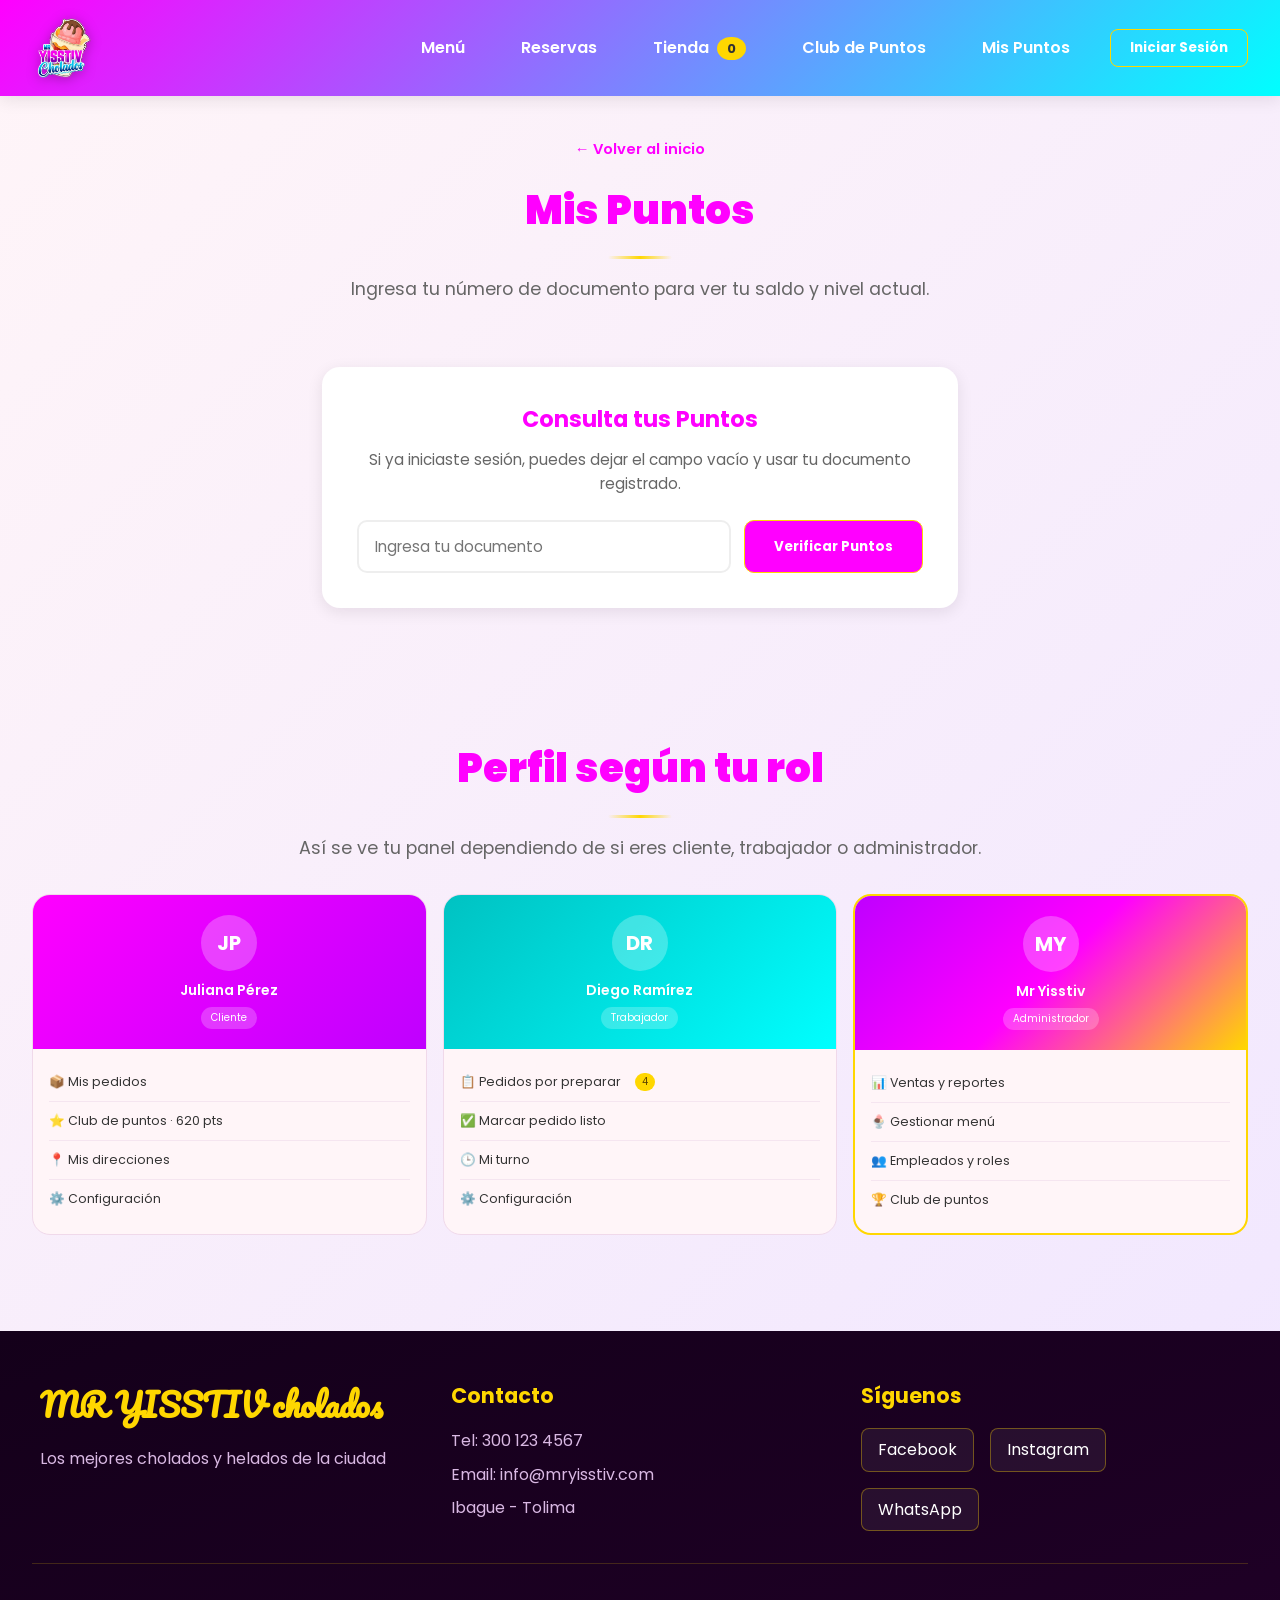
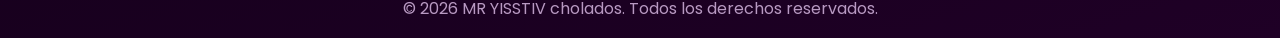
==== puntos.html @ ba30cdc0 "Rename Puntos.html to puntos.html" ====
<!DOCTYPE html>
<html lang="es">
<head>
    <meta charset="UTF-8">
    <meta name="viewport" content="width=device-width, initial-scale=1.0">
    <title>Mis Puntos - MR YISSTIV cholados</title>
    <link rel="stylesheet" href="styles.css">
    <link href="https://fonts.googleapis.com/css2?family=Poppins:wght@300;400;600;700;900&family=Pacifico&family=Playfair+Display:ital,wght@0,600;0,700;1,600&display=swap" rel="stylesheet">
</head>
<body>
    <header class="header-principal">
        <div class="logo-container">
            <img src="imagenes/logo.png" alt="MR YISSTIV Cholados" class="logo-imagen">
        </div>
        <nav class="navegacion">
            <a href="index.html#tienda" class="nav-link">Menú</a>
            <a href="index.html#modulo-reservas" class="nav-link">Reservas</a>
            <a href="tienda.html" class="nav-link">Tienda <span class="badge-carrito" id="contador-carrito">0</span></a>
            <a href="index.html#modulo-club-puntos" class="nav-link">Club de Puntos</a>
            <a href="puntos.html" class="nav-link">Mis Puntos</a>
            <button class="nav-sesion" id="btn-nav-sesion" onclick="alTocarBotonSesion()">Iniciar Sesión</button>
        </nav>
        <button class="btn-menu-movil" id="btn-menu-movil">☰</button>
    </header>

    <div class="pagina-encabezado">
        <a href="index.html#modulo-club-puntos" class="volver-enlace">&larr; Volver al inicio</a>
        <h2 class="titulo-seccion">Mis Puntos</h2>
        <p class="descripcion-seccion">Ingresa tu número de documento para ver tu saldo y nivel actual.</p>
    </div>

    <main>
        <section class="pagina-puntos">
            <div class="consulta-puntos">
                <h3>Consulta tus Puntos</h3>
                <p>Si ya iniciaste sesión, puedes dejar el campo vacío y usar tu documento registrado.</p>
                <div class="consulta-input">
                    <input type="text" id="documento-cliente" placeholder="Ingresa tu documento">
                    <button type="button" onclick="consultarFidelidad()" class="btn-consultar">Verificar Puntos</button>
                </div>
                <div id="resultado-fidelizacion" class="resultado-fidelizacion"></div>
            </div>
        </section>

        <section class="seccion-catalogo">
            <h2 class="titulo-seccion">Perfil según tu rol</h2>
            <p class="descripcion-seccion">Así se ve tu panel dependiendo de si eres cliente, trabajador o administrador.</p>
            <div class="perfil-grid">

                <div class="perfil-tarjeta rol-cliente">
                    <div class="perfil-cabecera">
                        <div class="perfil-avatar">JP</div>
                        <p class="perfil-nombre">Juliana Pérez</p>
                        <span class="perfil-badge-rol">Cliente</span>
                    </div>
                    <div class="perfil-menu">
                        <div class="perfil-menu-item">📦 Mis pedidos</div>
                        <div class="perfil-menu-item">⭐ Club de puntos · 620 pts</div>
                        <div class="perfil-menu-item">📍 Mis direcciones</div>
                        <div class="perfil-menu-item">⚙️ Configuración</div>
                    </div>
                </div>

                <div class="perfil-tarjeta rol-trabajador">
                    <div class="perfil-cabecera">
                        <div class="perfil-avatar">DR</div>
                        <p class="perfil-nombre">Diego Ramírez</p>
                        <span class="perfil-badge-rol">Trabajador</span>
                    </div>
                    <div class="perfil-menu">
                        <div class="perfil-menu-item">📋 Pedidos por preparar <span class="contador">4</span></div>
                        <div class="perfil-menu-item">✅ Marcar pedido listo</div>
                        <div class="perfil-menu-item">🕒 Mi turno</div>
                        <div class="perfil-menu-item">⚙️ Configuración</div>
                    </div>
                </div>

                <div class="perfil-tarjeta rol-admin">
                    <div class="perfil-cabecera">
                        <div class="perfil-avatar">MY</div>
                        <p class="perfil-nombre">Mr Yisstiv</p>
                        <span class="perfil-badge-rol">Administrador</span>
                    </div>
                    <div class="perfil-menu">
                        <div class="perfil-menu-item">📊 Ventas y reportes</div>
                        <div class="perfil-menu-item">🍨 Gestionar menú</div>
                        <div class="perfil-menu-item">👥 Empleados y roles</div>
                        <div class="perfil-menu-item">🏆 Club de puntos</div>
                    </div>
                </div>

            </div>
        </section>
    </main>

    <footer class="footer">
        <div class="footer-contenido">
            <div class="footer-info">
                <h3>MR YISSTIV cholados</h3>
                <p>Los mejores cholados y helados de la ciudad</p>
            </div>
            <div class="footer-contacto">
                <h4>Contacto</h4>
                <p>Tel: 300 123 4567</p>
                <p>Email: info@mryisstiv.com</p>
                <p>Ibague - Tolima</p>
            </div>
            <div class="footer-redes">
                <h4>Síguenos</h4>
                <div class="redes-sociales">
                    <a href="#" class="red-social">Facebook</a>
                    <a href="#" class="red-social">Instagram</a>
                    <a href="#" class="red-social">WhatsApp</a>
                </div>
            </div>
        </div>
        <div class="footer-bottom">
            <p>&copy; 2026 MR YISSTIV cholados. Todos los derechos reservados.</p>
        </div>
    </footer>

    <!-- NOTIFICACIÓN -->
    <div id="notificacion" class="notificacion"></div>

    <!-- ============================================ -->
    <!-- PANTALLA 1: INICIO DE SESIÓN -->
    <!-- ============================================ -->
    <div class="modal-overlay" id="modal-login">
        <div class="modal-caja">
            <button class="modal-cerrar" onclick="cerrarModal('modal-login')" aria-label="Cerrar">&times;</button>
            <div class="modal-logo">
                <div class="modal-logo-titulo">MR YISSTIV</div>
                <div class="modal-logo-subtitulo">cholados</div>
            </div>
            <h2 class="modal-titulo">Bienvenidos</h2>
            <form id="form-login">
                <div class="campo">
                    <label for="login-documento">Id / Número de documento</label>
                    <input type="text" id="login-documento" placeholder="Ej. 1098765432" required>
                </div>
                <div class="campo campo-password">
                    <label for="login-password">Contraseña</label>
                    <input type="password" id="login-password" placeholder="Tu contraseña" required>
                    <button type="button" class="btn-ver-password" onclick="alternarVerPassword('login-password', this)" aria-label="Mostrar u ocultar contraseña">👁️</button>
                </div>
                <button type="submit" class="modal-btn-principal">Entrar</button>
                <button type="button" class="modal-enlace" onclick="mostrarError('Para recuperar tu contraseña, comunícate con nosotros por WhatsApp al 310 555 9630.', 'modal-login')">¿Olvidaste tu contraseña?</button>
            </form>
            <p class="modal-pie">¿No tienes cuenta? <button type="button" onclick="cambiarModal('modal-login','modal-registro')">Regístrate aquí</button></p>
        </div>
    </div>

    <!-- ============================================ -->
    <!-- PANTALLA 2: REGISTRO DE USUARIOS -->
    <!-- ============================================ -->
    <div class="modal-overlay" id="modal-registro">
        <div class="modal-caja">
            <button class="modal-cerrar" onclick="cerrarModal('modal-registro')" aria-label="Cerrar">&times;</button>
            <div class="modal-logo">
                <div class="modal-logo-titulo">MR YISSTIV</div>
                <div class="modal-logo-subtitulo">cholados</div>
            </div>
            <h2 class="modal-titulo">Crear mi cuenta</h2>
            <form id="form-registro">
                <div class="campo">
                    <label for="registro-nombres">Nombres</label>
                    <input type="text" id="registro-nombres" placeholder="Ej. Harry Edward" required>
                </div>
                <div class="campo">
                    <label for="registro-apellidos">Apellidos</label>
                    <input type="text" id="registro-apellidos" placeholder="Ej. Styles Payne" required>
                </div>
                <div class="campo">
                    <label for="registro-cedula">Número de cédula</label>
                    <input type="text" id="registro-cedula" placeholder="Solo números" inputmode="numeric" required>
                </div>
                <div class="campo">
                    <label for="registro-nacimiento">Fecha de nacimiento</label>
                    <input type="date" id="registro-nacimiento" required>
                </div>
                <div class="campo campo-password">
                    <label for="registro-password">Contraseña</label>
                    <input type="password" id="registro-password" placeholder="Crea una contraseña" required minlength="4">
                    <button type="button" class="btn-ver-password" onclick="alternarVerPassword('registro-password', this)" aria-label="Mostrar u ocultar contraseña">👁️</button>
                </div>
                <button type="submit" class="modal-btn-principal">Registrarme</button>
            </form>
            <p class="modal-pie">¿Ya tienes cuenta? <button type="button" onclick="cambiarModal('modal-registro','modal-login')">Ya tengo cuenta</button></p>
        </div>
    </div>

    <!-- ============================================ -->
    <!-- PANTALLA 3: MENSAJES DE ERROR -->
    <!-- ============================================ -->
    <div class="modal-overlay" id="modal-error">
        <div class="modal-caja">
            <button class="modal-cerrar" onclick="cerrarModal('modal-error')" aria-label="Cerrar">&times;</button>
            <div class="modal-error-icono">⚠️</div>
            <h2 class="modal-error-titulo">¡Oops! Algo salió mal</h2>
            <p class="modal-error-mensaje" id="modal-error-mensaje">Explicación del problema.</p>
            <div class="modal-error-acciones">
                <button type="button" class="modal-btn-principal" id="btn-error-reintentar" onclick="reintentarDesdeError()">Intentar de nuevo</button>
                <button type="button" class="modal-btn-secundario" onclick="cerrarModal('modal-error'); cerrarTodosLosModales(); window.scrollTo({top:0, behavior:'smooth'});">Volver al inicio</button>
            </div>
        </div>
    </div>

    

    <script src="app.js"></script>
    <script>
        // Comodidad: si hay sesión iniciada, precarga el documento automáticamente
        (function () {
            const sesion = obtenerSesionActual();
            const campo = document.getElementById('documento-cliente');
            if (sesion && campo) {
                campo.value = sesion.documento;
            }
        })();
    </script>
</body>
</html>
---- styles.css ----
/* RESET Y VARIABLES */
* {
    margin: 0;
    padding: 0;
    box-sizing: border-box;
}

:root {
    /* Paleta oficial del taller (Evidencia GA5-220501095-AA1-EV01) */
    --color-primario: #ff00ff;      /* Magenta Neón */
    --color-secundario: #00ffff;    /* Cyan Neón */
    --color-terciario: #ffd700;     /* Dorado */
    --color-cuaternario: #bf00ff;   /* Morado Neón */
    --color-fondo: #fff5f8;
    --color-texto: #333;
    --color-blanco: #ffffff;
    --color-bronce: #cd7f32;
    --color-plata: #c0c0c0;
    --color-oro: #ffd700;
    --sombra: 0 4px 16px rgba(20, 0, 20, 0.09);
    --sombra-hover: 0 10px 28px rgba(20, 0, 20, 0.14);
    --sombra-neon: 0 0 16px rgba(191, 0, 255, 0.18);
    --transicion: all 0.3s ease;
}

body {
    font-family: 'Poppins', sans-serif;
    background: linear-gradient(135deg, #fff5f8 0%, #f0e6ff 100%);
    color: var(--color-texto);
    line-height: 1.6;
    overflow-x: hidden;
}

/* HEADER */
.header-principal {
    background: linear-gradient(135deg, var(--color-primario) 0%, var(--color-secundario) 100%);
    padding: 1rem 2rem;
    position: sticky;
    top: 0;
    z-index: 1000;
    box-shadow: var(--sombra);
    display: flex;
    justify-content: space-between;
    align-items: center;
    flex-wrap: wrap;
}

.logo-container {
    text-align: center;
    display: flex;
    align-items: center;
}

.logo-imagen {
    height: 64px;
    width: auto;
    display: block;
    filter: drop-shadow(0 2px 6px rgba(0, 0, 0, 0.25));
}

.logo-titulo {
    font-family: 'Pacifico', cursive;
    font-size: 2.5rem;
    color: var(--color-blanco);
    text-shadow: 1px 1px 3px rgba(0, 0, 0, 0.25);
    margin: 0;
}

.logo-subtitulo {
    font-family: 'Pacifico', cursive;
    font-size: 1.2rem;
    color: var(--color-terciario);
    margin: 0;
}

.navegacion {
    display: flex;
    gap: 1.5rem;
    align-items: center;
}

.nav-link {
    color: var(--color-blanco);
    text-decoration: none;
    font-weight: 600;
    padding: 0.5rem 1rem;
    border-radius: 25px;
    transition: var(--transicion);
    position: relative;
}

.nav-link:hover {
    background: rgba(255, 255, 255, 0.2);
    transform: translateY(-2px);
}

.badge-carrito {
    background: var(--color-terciario);
    color: var(--color-texto);
    padding: 0.2rem 0.6rem;
    border-radius: 50%;
    font-size: 0.8rem;
    margin-left: 0.3rem;
    font-weight: 700;
}

.btn-menu-movil {
    display: none;
    background: none;
    border: none;
    color: var(--color-blanco);
    font-size: 1.8rem;
    cursor: pointer;
}

/* HERO SECTION */
.hero {
    background: linear-gradient(135deg, var(--color-primario) 0%, var(--color-secundario) 50%, var(--color-cuaternario) 100%);
    padding: 4rem 2rem;
    text-align: center;
    color: var(--color-blanco);
    position: relative;
    overflow: hidden;
}

.hero::before {
    content: '';
    position: absolute;
    top: 0;
    left: 0;
    right: 0;
    bottom: 0;
    background: url('data:image/svg+xml,<svg xmlns="http://www.w3.org/2000/svg" viewBox="0 0 100 100"><circle cx="20" cy="20" r="2" fill="white" opacity="0.3"/><circle cx="80" cy="40" r="3" fill="white" opacity="0.2"/><circle cx="40" cy="70" r="2" fill="white" opacity="0.3"/></svg>');
    animation: flotar 20s infinite linear;
}

@keyframes flotar {
    0% { transform: translateY(0); }
    100% { transform: translateY(-100px); }
}

.hero-contenido {
    position: relative;
    z-index: 1;
}

.hero-titulo {
    font-size: 3rem;
    font-weight: 900;
    margin-bottom: 1rem;
    text-shadow: 1px 1px 3px rgba(0, 0, 0, 0.2);
    animation: aparecer 1s ease-out;
}

.hero-titulo-marca {
    font-family: 'Pacifico', cursive;
    font-weight: 400;
    color: var(--color-terciario);
}

.hero-descripcion {
    font-size: 1.3rem;
    margin-bottom: 2rem;
    animation: aparecer 1s ease-out 0.3s both;
}

.btn-hero {
    display: inline-block;
    background: var(--color-primario);
    color: var(--color-blanco);
    border: 1.5px solid var(--color-terciario);
    padding: 1rem 2.5rem;
    border-radius: 8px;
    text-decoration: none;
    font-weight: 700;
    font-size: 1.1rem;
    letter-spacing: 0.02em;
    transition: var(--transicion);
    box-shadow: 0 3px 10px rgba(0, 0, 0, 0.12);
    animation: aparecer 1s ease-out 0.6s both;
}

.btn-hero:hover {
    transform: translateY(-2px);
    box-shadow: 0 8px 20px rgba(255, 215, 0, 0.25);
    border-color: var(--color-blanco);
}

@keyframes aparecer {
    from {
        opacity: 0;
        transform: translateY(30px);
    }
    to {
        opacity: 1;
        transform: translateY(0);
    }
}

/* SECCIONES GENERALES */
.seccion-catalogo,
.seccion-club-puntos {
    padding: 3rem 2rem;
    max-width: 1400px;
    margin: 0 auto;
}

.seccion-reservas {
    padding: 3rem 2rem;
    max-width: 1400px;
    margin: 0 auto;
}

.titulo-seccion {
    text-align: center;
    font-size: 2.5rem;
    font-weight: 900;
    color: var(--color-primario);
    margin-bottom: 1rem;
}

.titulo-seccion::after {
    content: '';
    display: block;
    width: 64px;
    height: 3px;
    margin: 0.9rem auto 0;
    border-radius: 2px;
    background: linear-gradient(90deg, transparent, var(--color-terciario), transparent);
}

.descripcion-seccion {
    text-align: center;
    font-size: 1.1rem;
    color: #666;
    margin-bottom: 2rem;
    max-width: 700px;
    margin-left: auto;
    margin-right: auto;
}

/* CATEGORÍAS FILTRO */
.categorias-filtro {
    display: flex;
    justify-content: center;
    flex-wrap: wrap;
    gap: 1rem;
    margin-bottom: 2rem;
}

.btn-categoria {
    background: var(--color-blanco);
    border: 2px solid var(--color-primario);
    color: var(--color-primario);
    padding: 0.7rem 1.5rem;
    border-radius: 25px;
    font-weight: 600;
    cursor: pointer;
    transition: var(--transicion);
    font-family: 'Poppins', sans-serif;
}

.btn-categoria:hover,
.btn-categoria.activa {
    background: var(--color-primario);
    color: var(--color-blanco);
    transform: translateY(-2px);
    box-shadow: var(--sombra);
}

/* CONTENEDOR PRODUCTOS */
.contenedor-productos {
    display: grid;
    grid-template-columns: repeat(auto-fill, minmax(280px, 1fr));
    gap: 2rem;
    padding: 1rem;
}

/* TARJETA DE PRODUCTO (estática, la foto siempre visible) */
.tarjeta-producto {
    background: var(--color-blanco);
    border-radius: 16px;
    overflow: hidden;
    box-shadow: var(--sombra);
    transition: var(--transicion);
    display: flex;
    flex-direction: column;
}

.tarjeta-producto:hover {
    transform: translateY(-4px);
    box-shadow: var(--sombra-hover);
}

.producto-imagen {
    position: relative;
    height: 200px;
    width: 100%;
    overflow: hidden;
}

.producto-imagen::after {
    /* silueta de helado (linea fina) para que el placeholder no se vea vacio */
    content: '';
    position: absolute;
    inset: 0;
    background-image: url("data:image/svg+xml,%3Csvg%20xmlns%3D%22http://www.w3.org/2000/svg%22%20viewBox%3D%220%200%2024%2024%22%20fill%3D%22none%22%20stroke%3D%22%23ffffff%22%20stroke-width%3D%221.4%22%20stroke-linecap%3D%22round%22%20stroke-linejoin%3D%22round%22%3E%3Ccircle%20cx%3D%2212%22%20cy%3D%228%22%20r%3D%225%22/%3E%3Cpath%20d%3D%22M8%2012%2012%2022%2016%2012z%22/%3E%3C/svg%3E");
    background-repeat: no-repeat;
    background-position: center;
    background-size: 44px;
    opacity: 0.4;
}

.producto-overlay {
    position: absolute;
    left: 0;
    right: 0;
    bottom: 0;
    background: linear-gradient(180deg, transparent 0%, rgba(0, 0, 0, 0.72) 100%);
    padding: 2rem 1rem 0.8rem;
    transform: translateY(100%);
    transition: transform 0.3s ease;
}

.tarjeta-producto:hover .producto-overlay {
    transform: translateY(0);
}

.producto-overlay p {
    color: var(--color-blanco);
    font-size: 0.85rem;
    line-height: 1.4;
    margin: 0;
}

/* Colores específicos para cada categoría — TODAS con foto real (nombres tal cual los subes) */
/* CHOLADOS */
.cholado-1 { background-image: url('imagenes/3cholao.png'); background-size: cover; background-position: center; }
.cholado-2 { background-image: url('imagenes/1Maracuyazo.png'); background-size: cover; background-position: center; }
.cholado-3 { background-image: url('imagenes/2Guanabanazo.png'); background-size: cover; background-position: center; }
.cholado-4 { background-image: url('imagenes/4Lulada.png'); background-size: cover; background-position: center; }
.cholado-5 { background-image: url('imagenes/5salpiqueso.png'); background-size: cover; background-position: center; }
.cholado-6 { background-image: url('imagenes/6maracumango.png'); background-size: cover; background-position: center; }
.cholado-7 { background-image: url('imagenes/7mangazo.png'); background-size: cover; background-position: center; }
.cholado-8 { background-image: url('imagenes/8malteadas.png'); background-size: cover; background-position: center; }
.cholado-9 { background-image: url('imagenes/9banana.png'); background-size: cover; background-position: center; }

/* CONOS */
.cono-1 { background-image: url('imagenes/10conovolteado.png'); background-size: cover; background-position: center; }
.cono-2 { background-image: url('imagenes/28ConoSencillo.png'); background-size: cover; background-position: center; }
.cono-3 { background-image: url('imagenes/29ConoDoble.png'); background-size: cover; background-position: center; }

/* LIMONADAS */
.limonada-1 { background-image: url('imagenes/12Brasileña.png'); background-size: cover; background-position: center; }
.limonada-2 { background-image: url('imagenes/13mangobiche.png'); background-size: cover; background-position: center; }
.limonada-3 { background-image: url('imagenes/14cerezada.png'); background-size: cover; background-position: center; }

/* POSTRES */
.postre-1 { background-image: url('imagenes/16ensalada.png'); background-size: cover; background-position: center; }
.postre-2 { background-image: url('imagenes/17brownie.png'); background-size: cover; background-position: center; }
.postre-4 { background-image: url('imagenes/18fresas.png'); background-size: cover; background-position: center; }
.postre-5 { background-image: url('imagenes/19tentaciondeq.png'); background-size: cover; background-position: center; }

/* OBLEAS */
.oblea-1 { background-image: url('imagenes/15obleas.png'); background-size: cover; background-position: center; }
.oblea-2 { background-image: url('imagenes/15obleas.png'); background-size: cover; background-position: center; }

/* RASPADOS */
.raspado-1 { background-image: url('imagenes/20raspado.png'); background-size: cover; background-position: center; }
.raspado-2 { background-image: url('imagenes/21icekiss.png'); background-size: cover; background-position: center; }

/* COMIDAS */
.comida-1 { background-image: url('imagenes/22sandwiche.png'); background-size: cover; background-position: center; }
.comida-2 { background-image: url('imagenes/23quesoasado.png'); background-size: cover; background-position: center; }

/* BEBIDAS */
.bebida-1 { background-image: url('imagenes/26jugos.png'); background-size: cover; background-position: center; }
.bebida-2 { background-image: url('imagenes/24aguepanela.png'); background-size: cover; background-position: center; }
.bebida-3 { background-image: url('imagenes/27agua.png'); background-size: cover; background-position: center; }
.bebida-4 { background-image: url('imagenes/25migao.png'); background-size: cover; background-position: center; }

/* ============================================
   SELECTOR DE CATEGORÍAS (visual, tipo landing)
   ============================================ */
.selector-categorias {
    max-width: 1400px;
    margin: 3rem auto;
    padding: 0 2rem;
}

.selector-grid {
    display: grid;
    grid-template-columns: 0.85fr 1.15fr;
    gap: 3rem;
    align-items: center;
}

.selector-info h2 {
    font-size: 2.2rem;
    font-weight: 900;
    color: var(--color-texto);
    margin-bottom: 1rem;
}

.selector-info > p {
    color: #666;
    font-size: 1.02rem;
    margin-bottom: 1.6rem;
    line-height: 1.6;
}

.lista-categorias-visual {
    list-style: none;
}

.cat-visual {
    padding: 1rem 1.2rem;
    font-size: 1.1rem;
    font-weight: 600;
    color: var(--color-texto);
    border-bottom: 1px solid #eee;
    cursor: pointer;
    border-radius: 10px;
    transition: var(--transicion);
}

.cat-visual:hover {
    background: #faf5fb;
}

.cat-visual.activa {
    background: #fdf0fd;
    color: var(--color-primario);
    border-bottom-color: transparent;
}

.btn-ver-tienda {
    display: inline-block;
    margin-top: 1.6rem;
    background: var(--color-primario);
    color: var(--color-blanco);
    text-decoration: none;
    padding: 0.85rem 1.8rem;
    border-radius: 25px;
    font-weight: 700;
    transition: var(--transicion);
}

.btn-ver-tienda:hover {
    background: #d400d4;
    transform: translateY(-2px);
}

.btn-ver-tienda-outline {
    background: transparent;
    color: var(--color-primario);
    border: 2px solid var(--color-primario);
}

.btn-ver-tienda-outline:hover {
    background: var(--color-primario);
    color: var(--color-blanco);
}

.selector-imagen {
    position: relative;
    height: 420px;
    border-radius: 24px;
    overflow: hidden;
}

.imagen-categoria {
    position: absolute;
    inset: 0;
    opacity: 0;
    transition: opacity 0.4s ease;
}

.imagen-categoria::after {
    content: '';
    position: absolute;
    inset: 0;
    background-image: url("data:image/svg+xml,%3Csvg%20xmlns%3D%22http://www.w3.org/2000/svg%22%20viewBox%3D%220%200%2024%2024%22%20fill%3D%22none%22%20stroke%3D%22%23ffffff%22%20stroke-width%3D%221.4%22%20stroke-linecap%3D%22round%22%20stroke-linejoin%3D%22round%22%3E%3Ccircle%20cx%3D%2212%22%20cy%3D%228%22%20r%3D%225%22/%3E%3Cpath%20d%3D%22M8%2012%2012%2022%2016%2012z%22/%3E%3C/svg%3E");
    background-repeat: no-repeat;
    background-position: center;
    background-size: 90px;
    opacity: 0.4;
}

.imagen-categoria.activa {
    opacity: 1;
}

.nota-imagenes {
    text-align: center;
    font-size: 0.8rem;
    color: #999;
    font-style: italic;
    margin-top: 1rem;
}

/* ============================================
   SECCIÓN DESTACADOS
   ============================================ */
.seccion-destacados {
    max-width: 1400px;
    margin: 3rem auto;
    padding: 0 2rem;
}

.destacados-cabecera {
    text-align: center;
    margin-bottom: 2.2rem;
}

.grid-destacados {
    display: grid;
    grid-template-columns: repeat(auto-fit, minmax(230px, 1fr));
    gap: 1.6rem;
}

.ver-mas-contenedor {
    text-align: center;
    margin-top: 2.4rem;
    display: flex;
    flex-wrap: wrap;
    justify-content: center;
    gap: 1rem;
}

/* ============================================
   SECCIÓN RESERVAS Y UBICACIÓN
   ============================================ */
.reservas-contenedor {
    display: grid;
    grid-template-columns: 1fr 1fr;
    gap: 2rem;
    margin-top: 2rem;
}

.info-ubicacion,
.formulario-reserva-container {
    background: var(--color-blanco);
    border-radius: 20px;
    padding: 2rem;
    box-shadow: var(--sombra);
}

.info-ubicacion h3,
.formulario-reserva-container h3 {
    color: var(--color-primario);
    font-size: 1.5rem;
    margin-bottom: 1.5rem;
    text-align: center;
}

.datos-ubicacion {
    margin-bottom: 1.5rem;
}

.datos-ubicacion p {
    padding: 0.5rem 0;
    border-bottom: 1px dashed #eee;
    font-size: 0.95rem;
}

.datos-ubicacion strong {
    color: var(--color-primario);
}

.mapa-contenedor {
    margin-top: 1rem;
}

.nota-mapa {
    font-size: 0.8rem;
    color: #999;
    text-align: center;
    margin-top: 0.5rem;
    font-style: italic;
}

.formulario-reserva {
    max-width: 100%;
}

.grupo-campos {
    display: grid;
    grid-template-columns: repeat(auto-fit, minmax(250px, 1fr));
    gap: 1.5rem;
    margin-bottom: 2rem;
}

.campo {
    display: flex;
    flex-direction: column;
}

.campo-completo {
    grid-column: 1 / -1;
}

.campo label {
    font-weight: 600;
    color: var(--color-primario);
    margin-bottom: 0.5rem;
}

.campo input,
.campo select {
    padding: 0.8rem;
    border: 2px solid #ddd;
    border-radius: 10px;
    font-family: 'Poppins', sans-serif;
    font-size: 1rem;
    transition: var(--transicion);
}

.campo input:focus,
.campo select:focus {
    outline: none;
    border-color: var(--color-primario);
    box-shadow: 0 0 10px rgba(255, 20, 147, 0.2);
}

.btn-reservar {
    width: 100%;
    background: linear-gradient(135deg, var(--color-primario) 0%, var(--color-secundario) 100%);
    color: var(--color-blanco);
    border: none;
    padding: 1.2rem;
    border-radius: 15px;
    font-size: 1.2rem;
    font-weight: 700;
    cursor: pointer;
    transition: var(--transicion);
    font-family: 'Poppins', sans-serif;
    box-shadow: 0 4px 15px rgba(0, 0, 0, 0.2);
}

.btn-reservar:hover {
    transform: translateY(-3px);
    box-shadow: 0 6px 20px rgba(0, 0, 0, 0.3);
}

.resultado-reserva {
    margin-top: 1.5rem;
    padding: 1rem;
    border-radius: 10px;
    text-align: center;
    font-weight: 600;
    white-space: pre-line;
}

.resultado-reserva.exito {
    background: #d4edda;
    color: #155724;
    border: 1px solid #c3e6cb;
}

.resultado-reserva.error {
    background: #f8d7da;
    color: #721c24;
    border: 1px solid #f5c6cb;
}

.panel-mis-reservas {
    margin-top: 1.8rem;
    padding-top: 1.5rem;
    border-top: 1px dashed #eee;
}

.panel-mis-reservas h4 {
    color: var(--color-primario);
    font-size: 1.15rem;
    margin-bottom: 1rem;
    text-align: center;
}

.reservas-vacio {
    text-align: center;
    color: #999;
    font-size: 0.9rem;
    padding: 1rem;
}

.item-reserva {
    display: flex;
    justify-content: space-between;
    align-items: center;
    gap: 1rem;
    background: var(--color-fondo);
    border-radius: 12px;
    padding: 0.9rem 1.1rem;
    margin-bottom: 0.7rem;
    font-size: 0.9rem;
}

.item-reserva-info {
    line-height: 1.5;
}

.item-reserva-codigo {
    font-weight: 700;
    color: var(--color-primario);
    font-family: 'Playfair Display', serif;
}

.item-reserva-tipo {
    color: #777;
    font-size: 0.82rem;
}

/* ============================================
   SECCIÓN DOMICILIOS (informativa)
   ============================================ */
.seccion-domicilios-info {
    max-width: 1400px;
    margin: 3rem auto;
    padding: 2rem;
    text-align: center;
}

.ventajas-domicilio-grid {
    display: grid;
    grid-template-columns: repeat(auto-fit, minmax(210px, 1fr));
    gap: 1.5rem;
    margin: 2rem 0;
}

.ventaja-domicilio {
    background: var(--color-blanco);
    border-radius: 16px;
    padding: 1.8rem 1.4rem;
    box-shadow: var(--sombra);
    transition: var(--transicion);
}

.ventaja-domicilio:hover {
    transform: translateY(-4px);
    box-shadow: var(--sombra-hover);
}

.ventaja-icono {
    margin-bottom: 0.8rem;
    color: var(--color-primario);
}

.ventaja-domicilio:nth-child(2) .ventaja-icono { color: var(--color-secundario); }
.ventaja-domicilio:nth-child(3) .ventaja-icono { color: var(--color-terciario); }
.ventaja-domicilio:nth-child(4) .ventaja-icono { color: var(--color-cuaternario); }

.ventaja-icono .icono-svg {
    width: 2.2rem;
    height: 2.2rem;
}

.icono-svg {
    display: inline-block;
    vertical-align: middle;
}

.ventaja-domicilio h3 {
    font-size: 1.1rem;
    color: var(--color-primario);
    margin-bottom: 0.5rem;
}

.ventaja-domicilio p {
    font-size: 0.9rem;
    color: #666;
    line-height: 1.5;
}

/* ============================================
   SECCIÓN CLUB DE PUNTOS
   ============================================ */
.seccion-club-puntos {
    background: linear-gradient(160deg, #14001a 0%, #1f0026 100%);
    border-radius: 20px;
    padding: 2.5rem 2rem;
    margin: 2rem auto;
    box-shadow: 0 20px 50px rgba(0, 0, 0, 0.35);
}

.seccion-club-puntos .titulo-seccion {
    color: var(--color-blanco);
    text-shadow: 0 0 16px rgba(255, 0, 255, 0.4);
}

.seccion-club-puntos .descripcion-seccion {
    color: #d9b8e3;
}

.club-puntos-contenedor {
    margin-top: 2rem;
}

.info-niveles {
    margin-bottom: 3rem;
}

.info-niveles h3 {
    text-align: center;
    color: var(--color-blanco);
    font-size: 1.8rem;
    margin-bottom: 2rem;
}

.niveles-grid {
    display: grid;
    grid-template-columns: repeat(auto-fit, minmax(200px, 1fr));
    gap: 1.5rem;
    margin-bottom: 2rem;
}

/* Tarjetas flip de niveles: aquí sí tiene sentido, no ocultan ninguna foto de producto */
.nivel-flip {
    perspective: 1200px;
    height: 210px;
}

.nivel-interior {
    position: relative;
    width: 100%;
    height: 100%;
    transition: transform 0.6s;
    transform-style: preserve-3d;
    cursor: pointer;
}

.nivel-flip:hover .nivel-interior,
.nivel-flip:focus-within .nivel-interior {
    transform: rotateY(180deg);
}

.nivel-cara-frente,
.nivel-cara-atras {
    position: absolute;
    inset: 0;
    backface-visibility: hidden;
    border-radius: 15px;
    padding: 1.6rem 1.2rem;
    display: flex;
    flex-direction: column;
    align-items: center;
    justify-content: center;
    text-align: center;
    border: 1.5px solid transparent;
}

.nivel-cara-frente {
    background: rgba(255, 255, 255, 0.04);
    backdrop-filter: blur(6px);
    border-color: rgba(255, 255, 255, 0.14);
}

.nivel-flip.bronce .nivel-cara-frente {
    border-color: var(--color-bronce);
    box-shadow: 0 0 22px rgba(205, 127, 50, 0.22);
}
.nivel-flip.plata .nivel-cara-frente {
    border-color: var(--color-plata);
    box-shadow: 0 0 22px rgba(192, 192, 192, 0.22);
}
.nivel-flip.oro .nivel-cara-frente {
    border-color: var(--color-oro);
    background: rgba(255, 215, 0, 0.07);
    box-shadow: 0 0 26px rgba(255, 215, 0, 0.35);
}

.nivel-cara-atras {
    background: linear-gradient(135deg, var(--color-primario) 0%, var(--color-cuaternario) 100%);
    color: var(--color-blanco);
    transform: rotateY(180deg);
    align-items: flex-start;
}

.nivel-icono {
    margin-bottom: 0.6rem;
}

.nivel-icono .icono-svg {
    width: 2.6rem;
    height: 2.6rem;
}

.nivel-flip.bronce .icono-svg { color: var(--color-bronce); }
.nivel-flip.plata .icono-svg { color: var(--color-plata); }
.nivel-flip.oro .icono-svg { color: var(--color-oro); }

.nivel-cara-frente h4 {
    font-family: 'Playfair Display', serif;
    font-style: italic;
    color: var(--color-blanco);
    font-size: 1.35rem;
    margin-bottom: 0.3rem;
}

.nivel-cara-frente p {
    font-size: 0.9rem;
    color: #c9b8d1;
    margin: 0.2rem 0;
}

.nivel-beneficio {
    font-weight: 700;
    color: var(--color-terciario) !important;
    font-size: 1rem !important;
    margin-top: 0.4rem !important;
}

.nivel-cara-atras h4 {
    font-family: 'Playfair Display', serif;
    font-style: italic;
    font-size: 1.15rem;
    margin-bottom: 0.6rem;
    text-align: left;
    color: var(--color-blanco);
}

.nivel-cara-atras ul {
    list-style: none;
    text-align: left;
    font-size: 0.85rem;
    line-height: 1.6;
}

.nivel-cara-atras li {
    padding-left: 1.1rem;
    position: relative;
    margin-bottom: 0.3rem;
}

.nivel-cara-atras li::before {
    content: '✓';
    position: absolute;
    left: 0;
    font-weight: 700;
}

.puntos-display {
    font-size: 3rem;
    font-weight: 900;
    color: var(--color-primario);
    margin: 1rem 0;
}

/* FOOTER */
.footer {
    background: linear-gradient(160deg, #14001a 0%, #1f0026 100%);
    color: var(--color-blanco);
    padding: 3rem 2rem 1rem;
    margin-top: 3rem;
}

.footer-contenido {
    max-width: 1200px;
    margin: 0 auto;
    display: grid;
    grid-template-columns: repeat(auto-fit, minmax(250px, 1fr));
    gap: 2rem;
    margin-bottom: 2rem;
}

.footer-info h3 {
    font-family: 'Pacifico', cursive;
    font-size: 2rem;
    margin-bottom: 1rem;
    color: var(--color-terciario);
}

.footer-info p {
    color: #d9b8e3;
}

.footer-contacto h4,
.footer-redes h4 {
    font-size: 1.3rem;
    margin-bottom: 1rem;
    color: var(--color-terciario);
}

.footer-contacto p {
    margin: 0.5rem 0;
    color: #d9b8e3;
}

.redes-sociales {
    display: flex;
    gap: 1rem;
    flex-wrap: wrap;
}

.red-social {
    color: var(--color-blanco);
    text-decoration: none;
    padding: 0.5rem 1rem;
    background: rgba(255, 255, 255, 0.06);
    border: 1px solid rgba(255, 215, 0, 0.35);
    border-radius: 8px;
    transition: var(--transicion);
}

.red-social:hover {
    background: var(--color-terciario);
    color: #1f0026;
    border-color: var(--color-terciario);
    transform: translateY(-2px);
}

.footer-bottom {
    text-align: center;
    padding-top: 2rem;
    border-top: 1px solid rgba(255, 215, 0, 0.18);
    color: #b899c2;
}

/* NOTIFICACIÓN */
.notificacion {
    position: fixed;
    top: 100px;
    right: 20px;
    background: var(--color-primario);
    color: var(--color-blanco);
    padding: 1rem 2rem;
    border-radius: 10px;
    box-shadow: var(--sombra);
    z-index: 2000;
    transform: translateX(400px);
    transition: transform 0.3s ease;
    font-weight: 600;
}

.notificacion.mostrar {
    transform: translateX(0);
}

.notificacion.exito {
    background: #2ed573;
}

.notificacion.error {
    background: #ff4757;
}

.notificacion.info {
    background: var(--color-secundario);
}

/* RESPONSIVE */
@media (max-width: 992px) {
    .reservas-contenedor {
        grid-template-columns: 1fr;
    }

    .selector-grid {
        grid-template-columns: 1fr;
    }

    .selector-imagen {
        height: 260px;
        order: -1;
    }
}

@media (max-width: 768px) {
    .header-principal {
        flex-direction: column;
        gap: 1rem;
    }

    .btn-menu-movil {
        display: block;
        position: absolute;
        top: 1rem;
        right: 1.5rem;
    }

    .navegacion {
        display: none;
        flex-wrap: wrap;
        justify-content: center;
        width: 100%;
    }

    .navegacion.movil-abierto {
        display: flex;
    }
    
    .hero-titulo {
        font-size: 2rem;
    }
    
    .hero-descripcion {
        font-size: 1rem;
    }
    
    .titulo-seccion {
        font-size: 1.8rem;
    }
    
    .contenedor-productos {
        grid-template-columns: 1fr;
    }

    .grid-destacados {
        grid-template-columns: repeat(2, 1fr);
    }
    
    .grupo-campos {
        grid-template-columns: 1fr;
    }
    
    .consulta-input {
        flex-direction: column;
    }
}

@media (max-width: 480px) {
    .logo-titulo {
        font-size: 1.8rem;
    }
    
    .logo-subtitulo {
        font-size: 1rem;
    }

    .logo-imagen {
        height: 46px;
    }
    
    .nav-link {
        font-size: 0.9rem;
        padding: 0.4rem 0.8rem;
    }

    .grid-destacados {
        grid-template-columns: 1fr;
    }
}

/* ============================================
   PANTALLA 1, 2 y 3 DEL TALLER: SESIÓN, REGISTRO, ERROR
   ============================================ */

.nav-sesion {
    background: transparent;
    color: var(--color-blanco);
    border: 1.5px solid var(--color-terciario);
    padding: 0.5rem 1.2rem;
    border-radius: 8px;
    font-weight: 700;
    font-family: 'Poppins', sans-serif;
    cursor: pointer;
    transition: var(--transicion);
}

.nav-sesion:hover {
    background: rgba(255, 255, 255, 0.12);
    transform: translateY(-2px);
    box-shadow: var(--sombra-neon);
}

.nav-sesion.sesion-activa {
    background: var(--color-blanco);
    color: var(--color-primario);
    border-color: var(--color-terciario);
}

/* Fondo oscuro detrás del modal */
.modal-overlay {
    display: none;
    position: fixed;
    inset: 0;
    background: rgba(20, 0, 20, 0.7);
    backdrop-filter: blur(3px);
    z-index: 3000;
    align-items: center;
    justify-content: center;
    padding: 20px;
}

.modal-overlay.activo {
    display: flex;
}

.modal-caja {
    background: var(--color-blanco);
    border-radius: 22px;
    width: 100%;
    max-width: 420px;
    max-height: 90vh;
    overflow-y: auto;
    padding: 2.2rem;
    position: relative;
    border: 1px solid #eee;
    border-top: 3px solid var(--color-primario);
    box-shadow: 0 20px 50px rgba(20, 0, 20, 0.18);
    animation: modalAparecer 0.25s ease-out;
}

@keyframes modalAparecer {
    from { opacity: 0; transform: scale(0.92) translateY(10px); }
    to { opacity: 1; transform: scale(1) translateY(0); }
}

.modal-cerrar {
    position: absolute;
    top: 14px;
    right: 16px;
    background: none;
    border: none;
    font-size: 1.6rem;
    line-height: 1;
    color: #999;
    cursor: pointer;
    transition: var(--transicion);
}

.modal-cerrar:hover { color: var(--color-primario); }

.modal-logo {
    text-align: center;
    margin-bottom: 1.2rem;
}

.modal-logo .modal-logo-titulo {
    font-family: 'Pacifico', cursive;
    font-size: 1.9rem;
    color: var(--color-primario);
}

.modal-logo .modal-logo-subtitulo {
    font-family: 'Pacifico', cursive;
    font-size: 1rem;
    color: var(--color-terciario);
    -webkit-text-stroke: 0.4px var(--color-texto);
}

.modal-titulo {
    text-align: center;
    font-size: 1.5rem;
    font-weight: 700;
    color: var(--color-texto);
    margin-bottom: 1.5rem;
}

.modal-caja .campo {
    margin-bottom: 1.1rem;
}

.modal-caja .campo label {
    font-weight: 600;
    color: var(--color-primario);
    margin-bottom: 0.4rem;
    display: block;
    font-size: 0.9rem;
}

.modal-caja .campo input {
    width: 100%;
    padding: 0.75rem 0.9rem;
    border: 2px solid #eee;
    border-radius: 10px;
    font-family: 'Poppins', sans-serif;
    font-size: 0.95rem;
    transition: var(--transicion);
}

.modal-caja .campo input:focus {
    outline: none;
    border-color: var(--color-secundario);
    box-shadow: 0 0 10px rgba(0, 255, 255, 0.35);
}

.campo-password {
    position: relative;
}

.campo-password input {
    padding-right: 2.6rem;
}

.btn-ver-password {
    position: absolute;
    right: 10px;
    top: 38px;
    background: none;
    border: none;
    cursor: pointer;
    font-size: 1.1rem;
    color: var(--color-secundario);
    filter: drop-shadow(0 0 2px rgba(0,0,0,0.15));
}

.modal-btn-principal {
    width: 100%;
    background: var(--color-primario);
    color: var(--color-blanco);
    border: none;
    padding: 0.9rem;
    border-radius: 14px;
    font-size: 1.05rem;
    font-weight: 700;
    cursor: pointer;
    transition: var(--transicion);
    font-family: 'Poppins', sans-serif;
    margin-top: 0.4rem;
    box-shadow: 0 3px 10px rgba(20, 0, 20, 0.15);
}

.modal-btn-principal:hover {
    transform: translateY(-2px);
    box-shadow: 0 6px 16px rgba(20, 0, 20, 0.2);
}

.modal-btn-secundario {
    width: 100%;
    background: var(--color-blanco);
    color: var(--color-secundario);
    border: 2px solid var(--color-secundario);
    padding: 0.7rem;
    border-radius: 14px;
    font-size: 0.95rem;
    font-weight: 600;
    cursor: pointer;
    transition: var(--transicion);
    font-family: 'Poppins', sans-serif;
    margin-top: 0.7rem;
}

.modal-btn-secundario:hover {
    background: var(--color-secundario);
    color: var(--color-blanco);
}

.modal-enlace {
    background: none;
    border: none;
    color: var(--color-secundario);
    font-size: 0.85rem;
    text-align: center;
    display: block;
    width: 100%;
    margin-top: 0.9rem;
    cursor: pointer;
    text-decoration: underline;
    font-family: 'Poppins', sans-serif;
}

.modal-enlace:hover { color: var(--color-primario); }

.modal-pie {
    text-align: center;
    font-size: 0.88rem;
    color: #666;
    margin-top: 1.2rem;
}

.modal-pie button {
    background: none;
    border: none;
    color: var(--color-primario);
    font-weight: 700;
    cursor: pointer;
    text-decoration: underline;
    font-family: 'Poppins', sans-serif;
    font-size: 0.88rem;
}

/* Pantalla 3: mensajes de error */
.modal-error-icono {
    font-size: 3.2rem;
    text-align: center;
    margin-bottom: 0.8rem;
    filter: drop-shadow(0 0 8px rgba(255, 0, 255, 0.4));
}

.modal-error-titulo {
    text-align: center;
    font-size: 1.3rem;
    font-weight: 700;
    color: var(--color-primario);
    margin-bottom: 0.6rem;
}

.modal-error-mensaje {
    text-align: center;
    color: var(--color-texto);
    margin-bottom: 1.4rem;
    font-size: 0.95rem;
}

.modal-error-acciones {
    display: flex;
    flex-direction: column;
    gap: 0.7rem;
}

/* Sesión iniciada: bienvenida en el nav */
.nav-usuario {
    display: flex;
    align-items: center;
    gap: 0.6rem;
    color: var(--color-blanco);
    font-weight: 600;
    font-size: 0.9rem;
}

@media (max-width: 480px) {
    .modal-caja { padding: 1.6rem; }
}

/* ============================================
   PÁGINA TIENDA (checkout completo — tienda.html)
   ============================================ */
.pagina-encabezado {
    max-width: 1400px;
    margin: 2.5rem auto 0;
    padding: 0 2rem;
    text-align: center;
}

.volver-enlace {
    display: inline-block;
    margin-bottom: 1rem;
    color: var(--color-primario);
    text-decoration: none;
    font-weight: 600;
    font-size: 0.92rem;
}

.volver-enlace:hover {
    text-decoration: underline;
}

.pagina-tienda {
    max-width: 1400px;
    margin: 0 auto 3rem;
    padding: 2rem;
}

.tienda-grid {
    display: grid;
    grid-template-columns: 1fr 1fr;
    gap: 2rem;
    margin-top: 1rem;
    align-items: start;
}

.resumen-pedido,
.datos-entrega {
    background: var(--color-blanco);
    border-radius: 18px;
    padding: 1.8rem;
    box-shadow: var(--sombra);
}

.resumen-pedido h3,
.datos-entrega h3 {
    color: var(--color-primario);
    font-size: 1.35rem;
    margin-bottom: 1.3rem;
    text-align: center;
}

.contenedor-carrito {
    min-height: 160px;
    margin-bottom: 1.2rem;
}

.carrito-vacio {
    text-align: center;
    color: #999;
    font-size: 0.95rem;
    padding: 2rem 1rem;
}

.item-carrito {
    display: flex;
    justify-content: space-between;
    align-items: center;
    gap: 1rem;
    padding: 0.9rem 0;
    border-bottom: 1px dashed #eee;
}

.item-info {
    flex-grow: 1;
}

.item-nombre {
    font-weight: 600;
    color: var(--color-texto);
}

.item-precio {
    color: var(--color-primario);
    font-weight: 700;
    font-family: 'Playfair Display', serif;
}

.item-controles {
    display: flex;
    align-items: center;
    gap: 0.6rem;
}

.btn-cantidad {
    background: var(--color-blanco);
    color: var(--color-primario);
    border: 1.5px solid var(--color-primario);
    width: 28px;
    height: 28px;
    border-radius: 50%;
    cursor: pointer;
    font-weight: 700;
    transition: var(--transicion);
}

.btn-cantidad:hover {
    background: var(--color-primario);
    color: var(--color-blanco);
}

.btn-eliminar {
    background: var(--color-blanco);
    color: #e74c3c;
    border: 1.5px solid #e74c3c;
    padding: 0.4rem 0.9rem;
    border-radius: 8px;
    cursor: pointer;
    font-weight: 600;
    font-size: 0.82rem;
    transition: var(--transicion);
}

.btn-eliminar:hover {
    background: #e74c3c;
    color: var(--color-blanco);
}

.total-pedido {
    display: flex;
    justify-content: space-between;
    align-items: center;
    padding: 1.1rem 1.4rem;
    background: linear-gradient(135deg, var(--color-primario) 0%, var(--color-cuaternario) 100%);
    color: var(--color-blanco);
    border-radius: 14px;
    font-size: 1.1rem;
    font-weight: 700;
}

.total-valor {
    font-size: 1.6rem;
    font-family: 'Playfair Display', serif;
}

.formulario-domicilio .grupo-campos {
    margin-bottom: 1.2rem;
}

.metodo-pago {
    margin: 1.2rem 0;
}

.metodo-pago label {
    display: block;
    margin-bottom: 0.5rem;
    font-weight: 600;
    color: var(--color-primario);
    font-size: 0.9rem;
}

.metodo-pago select {
    width: 100%;
    padding: 0.75rem;
    border: 2px solid #eee;
    border-radius: 10px;
    font-family: 'Poppins', sans-serif;
    font-size: 0.95rem;
    transition: var(--transicion);
}

.metodo-pago select:focus {
    outline: none;
    border-color: var(--color-secundario);
}

.btn-pagar {
    width: 100%;
    background: var(--color-primario);
    color: var(--color-blanco);
    border: 1.5px solid var(--color-terciario);
    padding: 1rem;
    border-radius: 12px;
    font-size: 1.05rem;
    font-weight: 700;
    cursor: pointer;
    transition: var(--transicion);
    font-family: 'Poppins', sans-serif;
    box-shadow: 0 3px 10px rgba(20, 0, 20, 0.15);
}

.btn-pagar:hover {
    transform: translateY(-2px);
    box-shadow: 0 8px 18px rgba(20, 0, 20, 0.2);
}

@media (max-width: 900px) {
    .tienda-grid {
        grid-template-columns: 1fr;
    }
}

/* ============================================
   PÁGINA MIS PUNTOS (consulta — puntos.html)
   ============================================ */
.pagina-puntos {
    max-width: 700px;
    margin: 0 auto 3rem;
    padding: 2rem;
}

.consulta-puntos {
    text-align: center;
    padding: 2.2rem;
    background: var(--color-blanco);
    border-radius: 18px;
    box-shadow: var(--sombra);
}

.consulta-puntos h3 {
    color: var(--color-primario);
    font-size: 1.4rem;
    margin-bottom: 0.6rem;
}

.consulta-puntos > p {
    color: #666;
    margin-bottom: 1.5rem;
    font-size: 0.95rem;
}

.consulta-input {
    display: flex;
    gap: 0.8rem;
    flex-wrap: wrap;
    justify-content: center;
}

.consulta-input input {
    flex: 1;
    min-width: 200px;
    padding: 0.8rem 1rem;
    border: 2px solid #eee;
    border-radius: 10px;
    font-family: 'Poppins', sans-serif;
    font-size: 0.95rem;
}

.consulta-input input:focus {
    outline: none;
    border-color: var(--color-secundario);
}

.btn-consultar {
    background: var(--color-primario);
    color: var(--color-blanco);
    border: 1.5px solid var(--color-terciario);
    padding: 0.8rem 1.8rem;
    border-radius: 10px;
    font-weight: 700;
    cursor: pointer;
    transition: var(--transicion);
    font-family: 'Poppins', sans-serif;
}

.btn-consultar:hover {
    transform: translateY(-2px);
}

.resultado-fidelizacion {
    margin-top: 1.8rem;
    padding: 1.6rem;
    border-radius: 15px;
    background: var(--color-fondo);
    text-align: center;
}

.resultado-fidelizacion:empty {
    display: none;
}

.resultado-fidelizacion h3 {
    color: var(--color-texto);
    font-size: 1.2rem;
}

/* ============================================ */
/* PANTALLA: PEDIDO LISTO */
/* ============================================ */
.pedido-listo-caja {
    max-width: 420px;
    margin: 0 auto;
    background: var(--color-fondo);
    border-radius: 20px;
    overflow: hidden;
    border: 1px solid #f0d9ea;
}

.pedido-listo-cabecera {
    background: linear-gradient(135deg, var(--color-primario) 0%, var(--color-cuaternario) 100%);
    padding: 18px 20px;
    display: flex;
    align-items: center;
    justify-content: space-between;
}

.pedido-listo-cabecera span:first-child {
    color: var(--color-blanco);
    font-weight: 600;
    font-size: 15px;
}

.pedido-listo-badge {
    background: rgba(255,255,255,0.22);
    color: var(--color-blanco);
    font-size: 12px;
    padding: 4px 10px;
    border-radius: 999px;
}

.pedido-listo-cuerpo {
    padding: 20px;
}

.pedido-listo-estado {
    display: flex;
    align-items: center;
    gap: 10px;
    margin-bottom: 18px;
}

.pedido-listo-estado-icono {
    width: 34px;
    height: 34px;
    border-radius: 50%;
    background: #e9ffea;
    display: flex;
    align-items: center;
    justify-content: center;
    color: #1f9d55;
    font-size: 18px;
    flex-shrink: 0;
}

.pedido-listo-estado h4 {
    margin: 0;
    font-weight: 600;
    font-size: 14px;
    color: var(--color-texto);
}

.pedido-listo-estado p {
    margin: 0;
    font-size: 12px;
    color: #888;
}

.pedido-timeline {
    display: flex;
    align-items: center;
    margin-bottom: 20px;
}

.paso-timeline {
    flex: 1;
    text-align: center;
}

.paso-circulo {
    width: 22px;
    height: 22px;
    border-radius: 50%;
    background: var(--color-primario);
    margin: 0 auto 6px;
    display: flex;
    align-items: center;
    justify-content: center;
    color: var(--color-blanco);
    font-size: 12px;
}

.paso-circulo.actual {
    background: var(--color-terciario);
}

.paso-texto {
    font-size: 10px;
    color: var(--color-texto);
}

.paso-linea {
    flex: 1;
    height: 3px;
    background: var(--color-primario);
}

.pedido-listo-lista {
    border-top: 1px dashed #f0c6e6;
    padding-top: 14px;
}

.pedido-listo-item {
    display: flex;
    align-items: center;
    gap: 12px;
    padding: 8px 0;
}

.pedido-listo-item-nombre {
    flex: 1;
}

.pedido-listo-item-nombre p:first-child {
    margin: 0;
    font-size: 13px;
    font-weight: 600;
    color: var(--color-texto);
}

.pedido-listo-item-nombre p:last-child {
    margin: 0;
    font-size: 11px;
    color: #999;
}

.pedido-listo-item-precio {
    font-size: 13px;
    font-weight: 600;
    color: var(--color-texto);
}

.pedido-listo-total {
    display: flex;
    justify-content: space-between;
    align-items: center;
    border-top: 1px solid #f0d9ea;
    margin-top: 12px;
    padding-top: 14px;
    font-size: 14px;
    color: var(--color-texto);
    font-weight: 600;
}

.pedido-listo-total span:last-child {
    font-size: 20px;
    color: var(--color-cuaternario);
    font-weight: 700;
}

.btn-ver-seguimiento {
    width: 100%;
    margin-top: 16px;
    padding: 13px;
    border: none;
    border-radius: 12px;
    background: linear-gradient(135deg, var(--color-primario) 0%, var(--color-secundario) 100%);
    color: var(--color-blanco);
    font-weight: 600;
    font-size: 14px;
    cursor: pointer;
}

/* ============================================ */
/* PERFILES POR ROL */
/* ============================================ */
.perfil-grid {
    display: grid;
    grid-template-columns: repeat(auto-fit, minmax(220px, 1fr));
    gap: 16px;
    margin-top: 20px;
}

.perfil-tarjeta {
    background: var(--color-fondo);
    border-radius: 18px;
    border: 1px solid #f0d9ea;
    overflow: hidden;
}

.perfil-tarjeta.rol-admin {
    border: 2px solid var(--color-terciario);
}

.perfil-cabecera {
    padding: 20px;
    text-align: center;
}

.rol-cliente .perfil-cabecera {
    background: linear-gradient(135deg, var(--color-primario) 0%, var(--color-cuaternario) 100%);
}

.rol-trabajador .perfil-cabecera {
    background: linear-gradient(135deg, #00c2c2 0%, var(--color-secundario) 100%);
}

.rol-admin .perfil-cabecera {
    background: linear-gradient(135deg, var(--color-cuaternario) 0%, var(--color-primario) 50%, var(--color-terciario) 100%);
}

.perfil-avatar {
    width: 56px;
    height: 56px;
    border-radius: 50%;
    background: rgba(255,255,255,0.25);
    margin: 0 auto 8px;
    display: flex;
    align-items: center;
    justify-content: center;
    color: var(--color-blanco);
    font-size: 20px;
    font-weight: 700;
}

.perfil-nombre {
    margin: 0;
    color: var(--color-blanco);
    font-weight: 600;
    font-size: 14px;
}

.perfil-badge-rol {
    display: inline-block;
    margin-top: 6px;
    background: rgba(255,255,255,0.22);
    color: var(--color-blanco);
    font-size: 10px;
    padding: 3px 10px;
    border-radius: 999px;
}

.perfil-menu {
    padding: 14px 16px;
}

.perfil-menu-item {
    display: flex;
    align-items: center;
    gap: 10px;
    padding: 9px 0;
    border-bottom: 1px solid #f5e5f0;
    font-size: 12.5px;
    color: var(--color-texto);
    cursor: pointer;
}

.perfil-menu-item:last-child {
    border-bottom: none;
}

.perfil-menu-item .contador {
    background: var(--color-terciario);
    color: #5c4200;
    border-radius: 999px;
    padding: 1px 7px;
    font-size: 10px;
    margin-left: 4px;
}
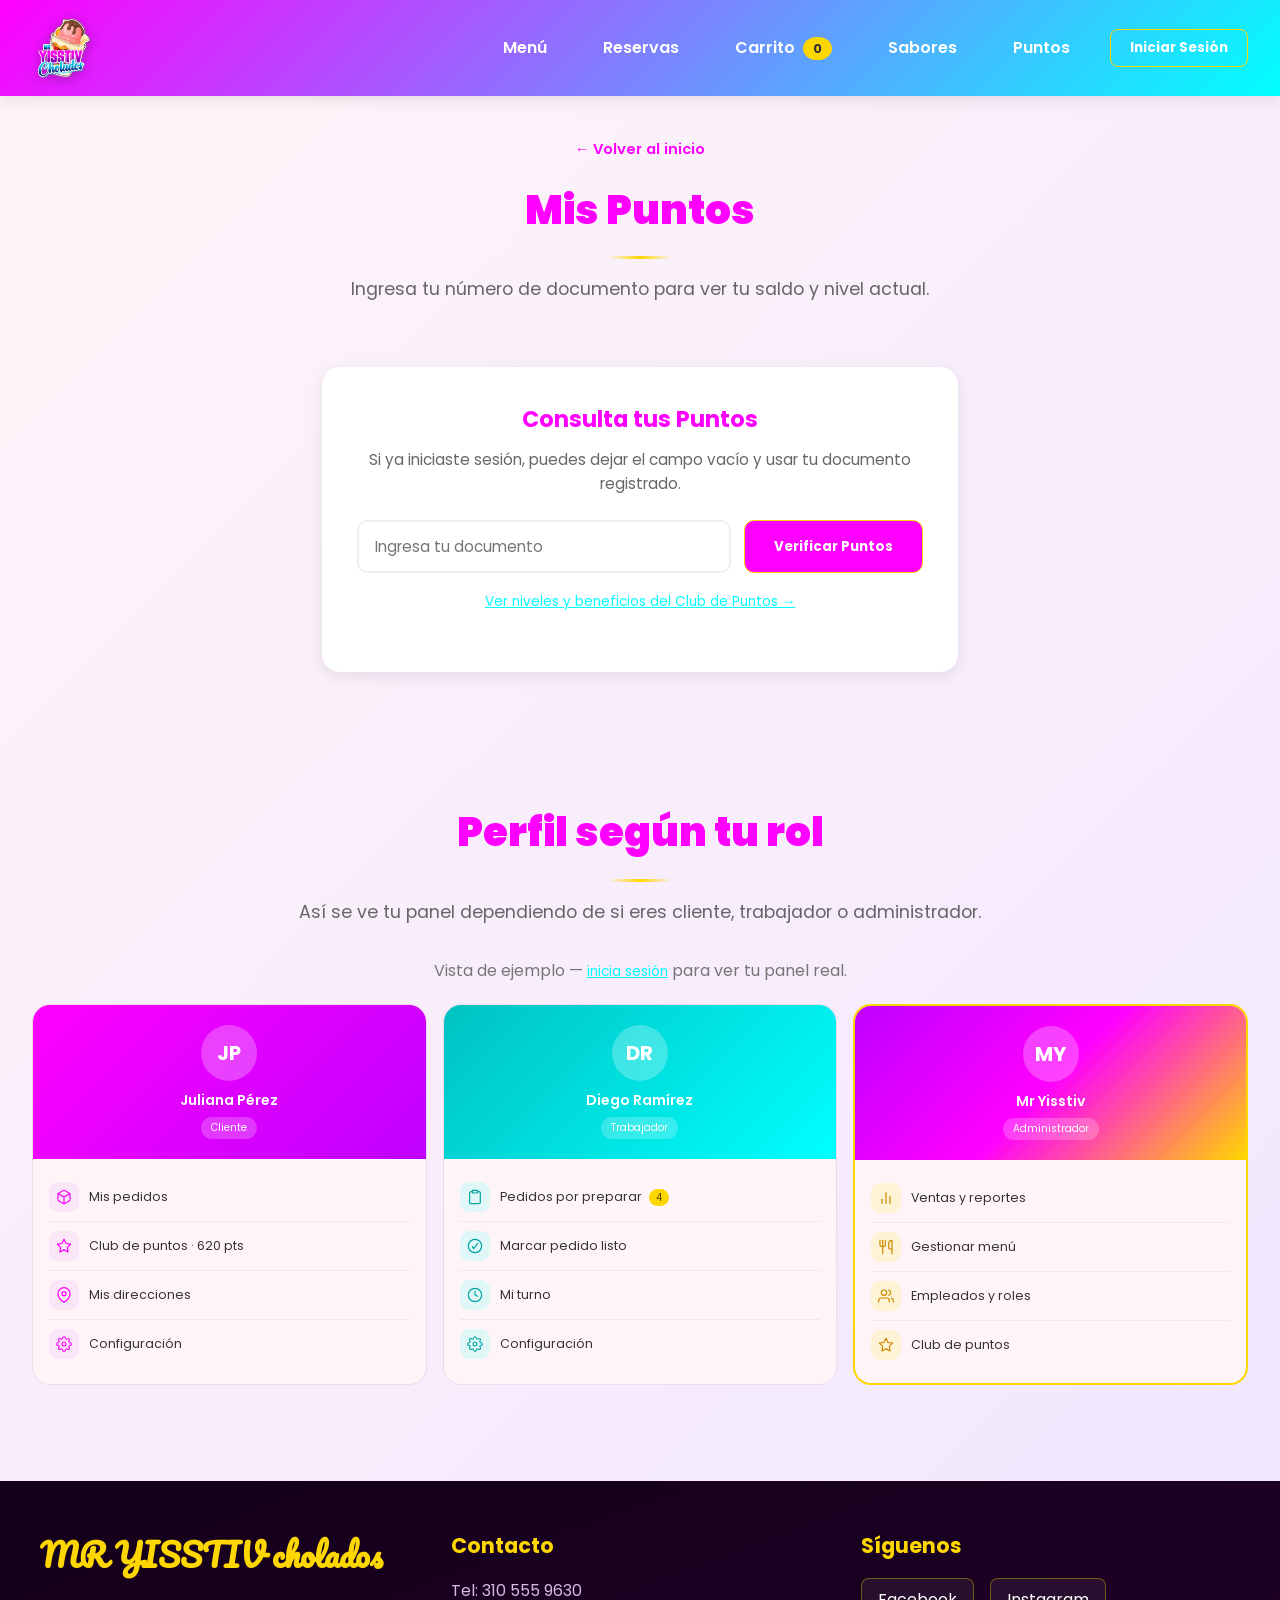
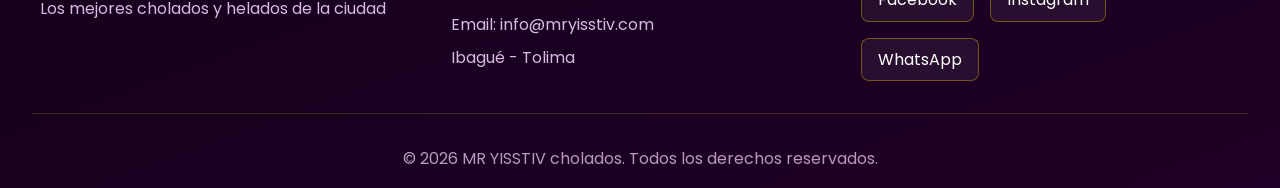
==== commit 7e594653: "Add files via upload" ====
--- a/puntos.html
+++ b/puntos.html
@@ -15,9 +15,9 @@
         <nav class="navegacion">
             <a href="index.html#tienda" class="nav-link">Menú</a>
             <a href="index.html#modulo-reservas" class="nav-link">Reservas</a>
-            <a href="tienda.html" class="nav-link">Tienda <span class="badge-carrito" id="contador-carrito">0</span></a>
-            <a href="index.html#modulo-club-puntos" class="nav-link">Club de Puntos</a>
-            <a href="puntos.html" class="nav-link">Mis Puntos</a>
+            <a href="tienda.html" class="nav-link">Carrito <span class="badge-carrito" id="contador-carrito">0</span></a>
+            <a href="sabores.html" class="nav-link">Sabores</a>
+            <a href="puntos.html" class="nav-link">Puntos</a>
             <button class="nav-sesion" id="btn-nav-sesion" onclick="alTocarBotonSesion()">Iniciar Sesión</button>
         </nav>
         <button class="btn-menu-movil" id="btn-menu-movil">☰</button>
@@ -39,13 +39,19 @@
                     <button type="button" onclick="consultarFidelidad()" class="btn-consultar">Verificar Puntos</button>
                 </div>
                 <div id="resultado-fidelizacion" class="resultado-fidelizacion"></div>
+                <p style="margin-top:1rem;"><a href="index.html#modulo-club-puntos" class="modal-enlace" style="display:inline;width:auto;margin:0;">Ver niveles y beneficios del Club de Puntos →</a></p>
             </div>
         </section>
 
         <section class="seccion-catalogo">
             <h2 class="titulo-seccion">Perfil según tu rol</h2>
             <p class="descripcion-seccion">Así se ve tu panel dependiendo de si eres cliente, trabajador o administrador.</p>
-            <div class="perfil-grid">
+
+            <div id="perfil-real" class="perfil-grid" style="display:none;"></div>
+
+            <div id="perfil-demo">
+                <p class="perfil-demo-nota">Vista de ejemplo — <button type="button" class="modal-enlace" style="display:inline;width:auto;margin:0;" onclick="abrirModal('modal-login')">inicia sesión</button> para ver tu panel real.</p>
+                <div class="perfil-grid">
 
                 <div class="perfil-tarjeta rol-cliente">
                     <div class="perfil-cabecera">
@@ -54,10 +60,10 @@
                         <span class="perfil-badge-rol">Cliente</span>
                     </div>
                     <div class="perfil-menu">
-                        <div class="perfil-menu-item">📦 Mis pedidos</div>
-                        <div class="perfil-menu-item">⭐ Club de puntos · 620 pts</div>
-                        <div class="perfil-menu-item">📍 Mis direcciones</div>
-                        <div class="perfil-menu-item">⚙️ Configuración</div>
+                        <div class="perfil-menu-item"><span class="perfil-menu-icono"><svg viewBox="0 0 24 24" fill="none" stroke="currentColor" stroke-width="1.8" stroke-linecap="round" stroke-linejoin="round"><path d="M21 16V8a2 2 0 0 0-1-1.73l-7-4a2 2 0 0 0-2 0l-7 4A2 2 0 0 0 3 8v8a2 2 0 0 0 1 1.73l7 4a2 2 0 0 0 2 0l7-4A2 2 0 0 0 21 16z"/><polyline points="3.27 6.96 12 12.01 20.73 6.96"/><line x1="12" y1="22.08" x2="12" y2="12"/></svg></span><span>Mis pedidos</span></div>
+                        <div class="perfil-menu-item"><span class="perfil-menu-icono"><svg viewBox="0 0 24 24" fill="none" stroke="currentColor" stroke-width="1.8" stroke-linecap="round" stroke-linejoin="round"><polygon points="12 2 15.09 8.26 22 9.27 17 14.14 18.18 21.02 12 17.77 5.82 21.02 7 14.14 2 9.27 8.91 8.26 12 2"/></svg></span><span>Club de puntos · 620 pts</span></div>
+                        <div class="perfil-menu-item"><span class="perfil-menu-icono"><svg viewBox="0 0 24 24" fill="none" stroke="currentColor" stroke-width="1.8" stroke-linecap="round" stroke-linejoin="round"><path d="M21 10c0 7-9 13-9 13s-9-6-9-13a9 9 0 0 1 18 0z"/><circle cx="12" cy="10" r="3"/></svg></span><span>Mis direcciones</span></div>
+                        <div class="perfil-menu-item"><span class="perfil-menu-icono"><svg viewBox="0 0 24 24" fill="none" stroke="currentColor" stroke-width="1.6" stroke-linecap="round" stroke-linejoin="round"><circle cx="12" cy="12" r="3"/><path d="M19.4 15a1.65 1.65 0 0 0 .33 1.82l.06.06a2 2 0 1 1-2.83 2.83l-.06-.06a1.65 1.65 0 0 0-1.82-.33 1.65 1.65 0 0 0-1 1.51V21a2 2 0 0 1-4 0v-.09A1.65 1.65 0 0 0 9 19.4a1.65 1.65 0 0 0-1.82.33l-.06.06a2 2 0 1 1-2.83-2.83l.06-.06a1.65 1.65 0 0 0 .33-1.82 1.65 1.65 0 0 0-1.51-1H3a2 2 0 0 1 0-4h.09A1.65 1.65 0 0 0 4.6 9a1.65 1.65 0 0 0-.33-1.82l-.06-.06a2 2 0 1 1 2.83-2.83l.06.06a1.65 1.65 0 0 0 1.82.33H9a1.65 1.65 0 0 0 1-1.51V3a2 2 0 0 1 4 0v.09a1.65 1.65 0 0 0 1 1.51 1.65 1.65 0 0 0 1.82-.33l.06-.06a2 2 0 1 1 2.83 2.83l-.06.06a1.65 1.65 0 0 0-.33 1.82V9a1.65 1.65 0 0 0 1.51 1H21a2 2 0 0 1 0 4h-.09a1.65 1.65 0 0 0-1.51 1z"/></svg></span><span>Configuración</span></div>
                     </div>
                 </div>
 
@@ -68,10 +74,10 @@
                         <span class="perfil-badge-rol">Trabajador</span>
                     </div>
                     <div class="perfil-menu">
-                        <div class="perfil-menu-item">📋 Pedidos por preparar <span class="contador">4</span></div>
-                        <div class="perfil-menu-item">✅ Marcar pedido listo</div>
-                        <div class="perfil-menu-item">🕒 Mi turno</div>
-                        <div class="perfil-menu-item">⚙️ Configuración</div>
+                        <div class="perfil-menu-item"><span class="perfil-menu-icono"><svg viewBox="0 0 24 24" fill="none" stroke="currentColor" stroke-width="1.8" stroke-linecap="round" stroke-linejoin="round"><path d="M16 4h2a2 2 0 0 1 2 2v14a2 2 0 0 1-2 2H6a2 2 0 0 1-2-2V6a2 2 0 0 1 2-2h2"/><rect x="8" y="2" width="8" height="4" rx="1" ry="1"/></svg></span><span>Pedidos por preparar <span class="contador">4</span></span></div>
+                        <div class="perfil-menu-item"><span class="perfil-menu-icono"><svg viewBox="0 0 24 24" fill="none" stroke="currentColor" stroke-width="1.8" stroke-linecap="round" stroke-linejoin="round"><circle cx="12" cy="12" r="10"/><polyline points="16 8 10 16 8 13"/></svg></span><span>Marcar pedido listo</span></div>
+                        <div class="perfil-menu-item"><span class="perfil-menu-icono"><svg viewBox="0 0 24 24" fill="none" stroke="currentColor" stroke-width="1.8" stroke-linecap="round" stroke-linejoin="round"><circle cx="12" cy="12" r="10"/><polyline points="12 6 12 12 16 14"/></svg></span><span>Mi turno</span></div>
+                        <div class="perfil-menu-item"><span class="perfil-menu-icono"><svg viewBox="0 0 24 24" fill="none" stroke="currentColor" stroke-width="1.6" stroke-linecap="round" stroke-linejoin="round"><circle cx="12" cy="12" r="3"/><path d="M19.4 15a1.65 1.65 0 0 0 .33 1.82l.06.06a2 2 0 1 1-2.83 2.83l-.06-.06a1.65 1.65 0 0 0-1.82-.33 1.65 1.65 0 0 0-1 1.51V21a2 2 0 0 1-4 0v-.09A1.65 1.65 0 0 0 9 19.4a1.65 1.65 0 0 0-1.82.33l-.06.06a2 2 0 1 1-2.83-2.83l.06-.06a1.65 1.65 0 0 0 .33-1.82 1.65 1.65 0 0 0-1.51-1H3a2 2 0 0 1 0-4h.09A1.65 1.65 0 0 0 4.6 9a1.65 1.65 0 0 0-.33-1.82l-.06-.06a2 2 0 1 1 2.83-2.83l.06.06a1.65 1.65 0 0 0 1.82.33H9a1.65 1.65 0 0 0 1-1.51V3a2 2 0 0 1 4 0v.09a1.65 1.65 0 0 0 1 1.51 1.65 1.65 0 0 0 1.82-.33l.06-.06a2 2 0 1 1 2.83 2.83l-.06.06a1.65 1.65 0 0 0-.33 1.82V9a1.65 1.65 0 0 0 1.51 1H21a2 2 0 0 1 0 4h-.09a1.65 1.65 0 0 0-1.51 1z"/></svg></span><span>Configuración</span></div>
                     </div>
                 </div>
 
@@ -82,13 +88,14 @@
                         <span class="perfil-badge-rol">Administrador</span>
                     </div>
                     <div class="perfil-menu">
-                        <div class="perfil-menu-item">📊 Ventas y reportes</div>
-                        <div class="perfil-menu-item">🍨 Gestionar menú</div>
-                        <div class="perfil-menu-item">👥 Empleados y roles</div>
-                        <div class="perfil-menu-item">🏆 Club de puntos</div>
-                    </div>
-                </div>
-
+                        <div class="perfil-menu-item"><span class="perfil-menu-icono"><svg viewBox="0 0 24 24" fill="none" stroke="currentColor" stroke-width="1.8" stroke-linecap="round" stroke-linejoin="round"><line x1="18" y1="20" x2="18" y2="10"/><line x1="12" y1="20" x2="12" y2="4"/><line x1="6" y1="20" x2="6" y2="14"/></svg></span><span>Ventas y reportes</span></div>
+                        <div class="perfil-menu-item"><span class="perfil-menu-icono"><svg viewBox="0 0 24 24" fill="none" stroke="currentColor" stroke-width="1.8" stroke-linecap="round" stroke-linejoin="round"><path d="M3 2v7c0 1.1.9 2 2 2h4a2 2 0 0 0 2-2V2"/><path d="M7 2v20"/><path d="M21 15V2a5 5 0 0 0-5 5v6c0 1.1.9 2 2 2h3zm0 0v7"/></svg></span><span>Gestionar menú</span></div>
+                        <div class="perfil-menu-item"><span class="perfil-menu-icono"><svg viewBox="0 0 24 24" fill="none" stroke="currentColor" stroke-width="1.8" stroke-linecap="round" stroke-linejoin="round"><path d="M17 21v-2a4 4 0 0 0-4-4H5a4 4 0 0 0-4 4v2"/><circle cx="9" cy="7" r="4"/><path d="M23 21v-2a4 4 0 0 0-3-3.87"/><path d="M16 3.13a4 4 0 0 1 0 7.75"/></svg></span><span>Empleados y roles</span></div>
+                        <div class="perfil-menu-item"><span class="perfil-menu-icono"><svg viewBox="0 0 24 24" fill="none" stroke="currentColor" stroke-width="1.8" stroke-linecap="round" stroke-linejoin="round"><polygon points="12 2 15.09 8.26 22 9.27 17 14.14 18.18 21.02 12 17.77 5.82 21.02 7 14.14 2 9.27 8.91 8.26 12 2"/></svg></span><span>Club de puntos</span></div>
+                    </div>
+                </div>
+
+                </div>
             </div>
         </section>
     </main>
@@ -101,9 +108,9 @@
             </div>
             <div class="footer-contacto">
                 <h4>Contacto</h4>
-                <p>Tel: 300 123 4567</p>
-                <p>Email: info@mryisstiv.com</p>
-                <p>Ibague - Tolima</p>
+                <p>Tel: <span id="footer-telefono">300 123 4567</span></p>
+                <p>Email: <span id="footer-email">info@mryisstiv.com</span></p>
+                <p id="footer-ciudad">Ibague - Tolima</p>
             </div>
             <div class="footer-redes">
                 <h4>Síguenos</h4>
@@ -121,6 +128,35 @@
 
     <!-- NOTIFICACIÓN -->
     <div id="notificacion" class="notificacion"></div>
+
+    <!-- ============================================ -->
+    <!-- SEGUIMIENTO DE PEDIDO (ventana emergente, reutilizable desde el perfil) -->
+    <!-- ============================================ -->
+    <div class="modal-overlay" id="modal-seguimiento-pedido">
+        <div class="modal-caja pedido-listo-caja">
+            <button class="modal-cerrar" onclick="cerrarModal('modal-seguimiento-pedido')" aria-label="Cerrar">&times;</button>
+            <div class="pedido-listo-cabecera">
+                <span>Tu pedido</span>
+                <span class="pedido-listo-badge" id="pedido-listo-numero">#00000</span>
+            </div>
+            <div class="pedido-listo-cuerpo">
+                <div class="pedido-listo-estado">
+                    <div class="pedido-listo-estado-icono" id="pedido-listo-estado-icono">✓</div>
+                    <div>
+                        <h4 id="pedido-listo-estado-titulo">Pedido confirmado</h4>
+                        <p id="pedido-listo-estado-texto">Puedes recogerlo o esperar el domicilio</p>
+                    </div>
+                </div>
+                <div class="pedido-timeline" id="pedido-timeline"></div>
+                <div class="pedido-listo-lista" id="pedido-listo-items"></div>
+                <div class="pedido-listo-total">
+                    <span>Total</span>
+                    <span id="pedido-listo-total-valor">$0</span>
+                </div>
+                <button class="btn-ver-seguimiento" onclick="pedirActualizacionDomicilio()">Ver seguimiento del domicilio</button>
+            </div>
+        </div>
+    </div>
 
     <!-- ============================================ -->
     <!-- PANTALLA 1: INICIO DE SESIÓN -->
--- a/styles.css
+++ b/styles.css
@@ -115,8 +115,10 @@
 
 /* HERO SECTION */
 .hero {
-    background: linear-gradient(135deg, var(--color-primario) 0%, var(--color-secundario) 50%, var(--color-cuaternario) 100%);
-    padding: 4rem 2rem;
+    background:
+        linear-gradient(135deg, rgba(224, 27, 145, 0.88) 0%, rgba(190, 15, 145, 0.85) 50%, rgba(0, 191, 255, 0.82) 100%),
+        url('imagenes/3cholao.png') center 30%/cover no-repeat;
+    padding: 5rem 2rem;
     text-align: center;
     color: var(--color-blanco);
     position: relative;
@@ -142,26 +144,53 @@
 .hero-contenido {
     position: relative;
     z-index: 1;
+    max-width: 640px;
+    margin: 0 auto;
+}
+
+.hero-etiqueta {
+    display: inline-block;
+    background: rgba(255, 255, 255, 0.18);
+    border: 1px solid rgba(255, 255, 255, 0.4);
+    padding: 0.35rem 1rem;
+    border-radius: 999px;
+    font-size: 0.85rem;
+    font-weight: 600;
+    margin-bottom: 1.1rem;
+    backdrop-filter: blur(2px);
+    animation: aparecer 1s ease-out;
 }
 
 .hero-titulo {
-    font-size: 3rem;
-    font-weight: 900;
+    font-family: 'Playfair Display', serif;
+    font-size: 2.7rem;
+    font-weight: 700;
+    font-style: italic;
+    line-height: 1.25;
     margin-bottom: 1rem;
-    text-shadow: 1px 1px 3px rgba(0, 0, 0, 0.2);
-    animation: aparecer 1s ease-out;
+    text-shadow: 1px 1px 4px rgba(0, 0, 0, 0.25);
+    animation: aparecer 1s ease-out 0.15s both;
 }
 
 .hero-titulo-marca {
     font-family: 'Pacifico', cursive;
+    font-style: normal;
     font-weight: 400;
     color: var(--color-terciario);
 }
 
 .hero-descripcion {
-    font-size: 1.3rem;
-    margin-bottom: 2rem;
+    font-size: 1.2rem;
+    margin-bottom: 1.8rem;
     animation: aparecer 1s ease-out 0.3s both;
+}
+
+.hero-botones {
+    display: flex;
+    flex-wrap: wrap;
+    gap: 1rem;
+    justify-content: center;
+    animation: aparecer 1s ease-out 0.45s both;
 }
 
 .btn-hero {
@@ -169,21 +198,38 @@
     background: var(--color-primario);
     color: var(--color-blanco);
     border: 1.5px solid var(--color-terciario);
-    padding: 1rem 2.5rem;
+    padding: 1rem 2.2rem;
     border-radius: 8px;
     text-decoration: none;
     font-weight: 700;
-    font-size: 1.1rem;
+    font-size: 1.05rem;
     letter-spacing: 0.02em;
     transition: var(--transicion);
     box-shadow: 0 3px 10px rgba(0, 0, 0, 0.12);
-    animation: aparecer 1s ease-out 0.6s both;
+}
+
+.btn-hero-secundario {
+    background: rgba(255, 255, 255, 0.12);
+    border: 1.5px solid rgba(255, 255, 255, 0.7);
+    backdrop-filter: blur(2px);
 }
 
 .btn-hero:hover {
     transform: translateY(-2px);
     box-shadow: 0 8px 20px rgba(255, 215, 0, 0.25);
     border-color: var(--color-blanco);
+}
+
+.hero-insignias {
+    display: flex;
+    flex-wrap: wrap;
+    gap: 0.6rem 1.6rem;
+    justify-content: center;
+    margin-top: 2rem;
+    font-size: 0.9rem;
+    font-weight: 600;
+    opacity: 0.95;
+    animation: aparecer 1s ease-out 0.6s both;
 }
 
 @keyframes aparecer {
@@ -351,7 +397,7 @@
 .cono-3 { background-image: url('imagenes/29ConoDoble.png'); background-size: cover; background-position: center; }
 
 /* LIMONADAS */
-.limonada-1 { background-image: url('imagenes/12Brasileña.png'); background-size: cover; background-position: center; }
+.limonada-1 { background-image: url('imagenes/12Brasilena.png'); background-size: cover; background-position: center; }
 .limonada-2 { background-image: url('imagenes/13mangobiche.png'); background-size: cover; background-position: center; }
 .limonada-3 { background-image: url('imagenes/14cerezada.png'); background-size: cover; background-position: center; }
 
@@ -362,7 +408,7 @@
 .postre-5 { background-image: url('imagenes/19tentaciondeq.png'); background-size: cover; background-position: center; }
 
 /* OBLEAS */
-.oblea-1 { background-image: url('imagenes/15obleas.png'); background-size: cover; background-position: center; }
+.oblea-1 { background-image: url('imagenes/30oblea.png'); background-size: cover; background-position: center; }
 .oblea-2 { background-image: url('imagenes/15obleas.png'); background-size: cover; background-position: center; }
 
 /* RASPADOS */
@@ -1446,7 +1492,7 @@
     grid-template-columns: 1fr 1fr;
     gap: 2rem;
     margin-top: 1rem;
-    align-items: start;
+    align-items: stretch;
 }
 
 .resumen-pedido,
@@ -1455,6 +1501,23 @@
     border-radius: 18px;
     padding: 1.8rem;
     box-shadow: var(--sombra);
+    display: flex;
+    flex-direction: column;
+}
+
+.resumen-pedido .contenedor-carrito {
+    flex-grow: 1;
+}
+
+.datos-entrega form {
+    display: flex;
+    flex-direction: column;
+    flex-grow: 1;
+}
+
+.datos-entrega form .modal-btn-principal,
+.datos-entrega form button[type="submit"] {
+    margin-top: auto;
 }
 
 .resumen-pedido h3,
@@ -1479,15 +1542,27 @@
 
 .item-carrito {
     display: flex;
-    justify-content: space-between;
-    align-items: center;
-    gap: 1rem;
+    align-items: center;
+    gap: 0.9rem;
     padding: 0.9rem 0;
     border-bottom: 1px dashed #eee;
 }
 
+.item-avatar {
+    width: 48px;
+    height: 48px;
+    border-radius: 14px;
+    flex-shrink: 0;
+    display: flex;
+    align-items: center;
+    justify-content: center;
+    font-size: 1.4rem;
+    box-shadow: 0 3px 8px rgba(0,0,0,0.08);
+}
+
 .item-info {
     flex-grow: 1;
+    min-width: 0;
 }
 
 .item-nombre {
@@ -1504,24 +1579,56 @@
 .item-controles {
     display: flex;
     align-items: center;
-    gap: 0.6rem;
+    gap: 0.5rem;
+    flex-shrink: 0;
+}
+
+.stepper-cantidad {
+    display: flex;
+    align-items: center;
+    gap: 0.5rem;
+    background: #fbeef7;
+    border-radius: 999px;
+    padding: 0.25rem 0.5rem;
+}
+
+.stepper-cantidad span {
+    min-width: 1.1rem;
+    text-align: center;
+    font-weight: 700;
+    color: var(--color-texto);
+    font-size: 0.9rem;
 }
 
 .btn-cantidad {
     background: var(--color-blanco);
     color: var(--color-primario);
     border: 1.5px solid var(--color-primario);
-    width: 28px;
-    height: 28px;
+    width: 24px;
+    height: 24px;
     border-radius: 50%;
     cursor: pointer;
     font-weight: 700;
+    line-height: 1;
     transition: var(--transicion);
 }
 
 .btn-cantidad:hover {
     background: var(--color-primario);
     color: var(--color-blanco);
+}
+
+.btn-eliminar-item {
+    background: none;
+    border: none;
+    cursor: pointer;
+    font-size: 0.95rem;
+    opacity: 0.55;
+    transition: var(--transicion);
+}
+
+.btn-eliminar-item:hover {
+    opacity: 1;
 }
 
 .btn-eliminar {
@@ -1711,6 +1818,19 @@
     border: 1px solid #f0d9ea;
 }
 
+.modal-caja.pedido-listo-caja {
+    padding: 0;
+}
+
+.modal-caja.pedido-listo-caja .modal-cerrar {
+    color: rgba(255,255,255,0.85);
+    z-index: 2;
+}
+
+.modal-caja.pedido-listo-caja .modal-cerrar:hover {
+    color: #fff;
+}
+
 .pedido-listo-cabecera {
     background: linear-gradient(135deg, var(--color-primario) 0%, var(--color-cuaternario) 100%);
     padding: 18px 20px;
@@ -1819,6 +1939,13 @@
     align-items: center;
     gap: 12px;
     padding: 8px 0;
+}
+
+.pedido-listo-item-swatch {
+    width: 30px;
+    height: 30px;
+    border-radius: 9px;
+    flex-shrink: 0;
 }
 
 .pedido-listo-item-nombre {
@@ -1959,6 +2086,36 @@
     cursor: pointer;
 }
 
+.perfil-menu-icono {
+    width: 30px;
+    height: 30px;
+    border-radius: 9px;
+    display: flex;
+    align-items: center;
+    justify-content: center;
+    flex-shrink: 0;
+}
+
+.perfil-menu-icono svg {
+    width: 16px;
+    height: 16px;
+}
+
+.rol-cliente .perfil-menu-icono {
+    background: #fbe6f7;
+    color: var(--color-primario);
+}
+
+.rol-trabajador .perfil-menu-icono {
+    background: #e0f7f7;
+    color: #00a3a3;
+}
+
+.rol-admin .perfil-menu-icono {
+    background: #fff3d6;
+    color: #cc8a00;
+}
+
 .perfil-menu-item:last-child {
     border-bottom: none;
 }
@@ -1971,3 +2128,422 @@
     font-size: 10px;
     margin-left: 4px;
 }
+
+/* ============================================
+   PERFIL DINÁMICO — detalle expandible
+   ============================================ */
+.perfil-tarjeta-real {
+    grid-column: 1 / -1;
+    max-width: 420px;
+}
+
+.perfil-detalle {
+    grid-column: 1 / -1;
+    max-width: 420px;
+    margin-top: -0.5rem;
+}
+
+.perfil-detalle:empty {
+    margin: 0;
+}
+
+.perfil-detalle-vacio {
+    background: #fff;
+    border-radius: 14px;
+    padding: 1rem 1.2rem;
+    box-shadow: 0 4px 14px rgba(0,0,0,0.06);
+    color: #555;
+}
+
+.perfil-detalle-fila {
+    display: flex;
+    justify-content: space-between;
+    align-items: center;
+    gap: 1rem;
+    background: #fff;
+    border-radius: 14px;
+    padding: 0.9rem 1.2rem;
+    box-shadow: 0 4px 14px rgba(0,0,0,0.06);
+    margin-bottom: 0.6rem;
+}
+
+.perfil-detalle-sub {
+    font-size: 0.85rem;
+    color: #888;
+    margin-top: 0.2rem;
+}
+
+.perfil-detalle-estado {
+    font-weight: 600;
+    white-space: nowrap;
+    color: #d63384;
+}
+
+.perfil-detalle-form {
+    display: flex;
+    flex-wrap: wrap;
+    gap: 0.6rem;
+    background: #fff;
+    border-radius: 14px;
+    padding: 1rem 1.2rem;
+    box-shadow: 0 4px 14px rgba(0,0,0,0.06);
+}
+
+.perfil-detalle-form input,
+.perfil-detalle-form select {
+    flex: 1 1 160px;
+    padding: 0.6rem 0.8rem;
+    border-radius: 10px;
+    border: 1px solid #ddd;
+    font-family: inherit;
+}
+
+.perfil-demo-nota {
+    text-align: center;
+    color: #777;
+    margin-bottom: 1rem;
+}
+
+/* ============================================
+   PÁGINA SABORES — catálogo circular + gestión
+   ============================================ */
+.pagina-sabores {
+    max-width: 1100px;
+    margin: 0 auto;
+    padding: 0 1.5rem 3rem;
+}
+
+.sabores-toolbar {
+    display: flex;
+    flex-wrap: wrap;
+    gap: 1rem;
+    justify-content: space-between;
+    align-items: center;
+    margin-bottom: 1.2rem;
+}
+
+.sabores-buscador {
+    flex: 1 1 260px;
+    padding: 0.7rem 1rem;
+    border-radius: 999px;
+    border: 1px solid #ddd;
+    font-family: inherit;
+    font-size: 0.95rem;
+}
+
+.btn-agregar-sabor {
+    background: linear-gradient(135deg, #ff6fa5, #ff9a76);
+    color: #fff;
+    border: none;
+    padding: 0.7rem 1.4rem;
+    border-radius: 999px;
+    font-weight: 600;
+    cursor: pointer;
+    white-space: nowrap;
+}
+
+.btn-agregar-sabor:hover {
+    filter: brightness(1.05);
+}
+
+.sabores-nota {
+    color: #d63384;
+    background: #fff0f6;
+    border-radius: 10px;
+    padding: 0.6rem 1rem;
+    margin-bottom: 1rem;
+    font-size: 0.9rem;
+}
+
+.sabores-grid {
+    display: grid;
+    grid-template-columns: repeat(auto-fill, minmax(140px, 1fr));
+    gap: 1.5rem 1rem;
+}
+
+.sabor-card {
+    display: flex;
+    flex-direction: column;
+    align-items: center;
+    text-align: center;
+    position: relative;
+}
+
+.sabor-avatar {
+    width: 84px;
+    height: 84px;
+    border-radius: 50%;
+    display: flex;
+    align-items: center;
+    justify-content: center;
+    font-size: 2.1rem;
+    box-shadow: 0 6px 16px rgba(0,0,0,0.12);
+    margin-bottom: 0.6rem;
+}
+
+.sabor-nombre {
+    font-weight: 600;
+    font-size: 0.92rem;
+    line-height: 1.2;
+}
+
+.sabor-precio {
+    color: #d63384;
+    font-weight: 700;
+    font-size: 0.9rem;
+}
+
+.sabor-acciones {
+    display: flex;
+    gap: 0.4rem;
+    margin-top: 0.4rem;
+}
+
+.sabor-acciones button {
+    background: #fff;
+    border: 1px solid #eee;
+    border-radius: 50%;
+    width: 30px;
+    height: 30px;
+    cursor: pointer;
+    font-size: 0.9rem;
+    box-shadow: 0 2px 6px rgba(0,0,0,0.08);
+}
+
+.sabor-acciones button:hover {
+    background: #ffe9f2;
+}
+
+/* ============================================
+   CARRITO — enviar pedido por WhatsApp
+   ============================================ */
+.btn-whatsapp-pedido {
+    width: 100%;
+    margin-top: 0.8rem;
+    background: #25d366;
+    color: #fff;
+    border: none;
+    padding: 0.9rem 1rem;
+    border-radius: 12px;
+    font-weight: 700;
+    font-size: 1rem;
+    cursor: pointer;
+}
+
+.btn-whatsapp-pedido:hover {
+    filter: brightness(1.05);
+}
+
+.btn-outline-pequeno {
+    background: transparent;
+    color: #d63384;
+    border: 1px solid #d63384;
+    padding: 0.4rem 0.9rem;
+    font-size: 0.85rem;
+}
+
+@media (max-width: 720px) {
+    .sabores-grid {
+        grid-template-columns: repeat(auto-fill, minmax(110px, 1fr));
+    }
+    .sabor-avatar {
+        width: 68px;
+        height: 68px;
+        font-size: 1.7rem;
+    }
+}
+
+/* ============================================
+   PANEL AMPLIADO DE STAFF (trabajador/admin) dentro del perfil
+   ============================================ */
+.perfil-detalle-ancho {
+    max-width: 700px;
+}
+
+.promo-banner {
+    background: linear-gradient(135deg, #ff6fa5, #ffb366);
+    color: #fff;
+    font-weight: 700;
+    text-align: center;
+    padding: 0.8rem 1rem;
+    border-radius: 12px;
+    margin: 0.8rem 0 1.5rem;
+}
+
+.promo-form {
+    flex-direction: row;
+    flex-wrap: wrap;
+    align-items: center;
+}
+
+.precio-editor {
+    display: flex;
+    align-items: center;
+    gap: 0.4rem;
+}
+
+.precio-editor input {
+    width: 90px;
+    padding: 0.4rem 0.6rem;
+    border-radius: 8px;
+    border: 1px solid #ddd;
+    font-family: inherit;
+}
+
+/* ============================================
+   BOTÓN "AGREGAR AL PEDIDO" DEL CATÁLOGO
+   ============================================ */
+.btn-pedido {
+    display: inline-flex;
+    align-items: center;
+    justify-content: center;
+    gap: 0.45rem;
+    width: 100%;
+    margin-top: 0.7rem;
+    padding: 0.75rem 1rem;
+    border: none;
+    border-radius: 999px;
+    background: linear-gradient(135deg, #ff4f9a, #ff9a56);
+    color: #fff;
+    font-family: inherit;
+    font-weight: 700;
+    font-size: 0.92rem;
+    letter-spacing: 0.02em;
+    cursor: pointer;
+    position: relative;
+    overflow: hidden;
+    box-shadow:
+        0 6px 14px rgba(255, 79, 154, 0.4),
+        0 2px 4px rgba(0, 0, 0, 0.08),
+        inset 0 1px 0 rgba(255, 255, 255, 0.35);
+    transition: transform 0.18s ease, box-shadow 0.18s ease, filter 0.18s ease;
+}
+
+.btn-pedido::before {
+    content: '🛒';
+    font-size: 1rem;
+}
+
+.btn-pedido::after {
+    content: '';
+    position: absolute;
+    top: 0;
+    left: -60%;
+    width: 40%;
+    height: 100%;
+    background: linear-gradient(120deg, transparent, rgba(255,255,255,0.45), transparent);
+    transform: skewX(-20deg);
+    transition: left 0.5s ease;
+}
+
+.btn-pedido:hover {
+    transform: translateY(-3px) scale(1.02);
+    filter: brightness(1.05);
+    box-shadow:
+        0 10px 20px rgba(255, 79, 154, 0.5),
+        0 3px 6px rgba(0, 0, 0, 0.1),
+        inset 0 1px 0 rgba(255, 255, 255, 0.4);
+}
+
+.btn-pedido:hover::after {
+    left: 120%;
+}
+
+.btn-pedido:active {
+    transform: translateY(-1px) scale(0.99);
+}
+
+.btn-pedido.agregado {
+    background: linear-gradient(135deg, #2ecc71, #25d366);
+    box-shadow: 0 4px 12px rgba(37, 211, 102, 0.35);
+    pointer-events: none;
+}
+
+.btn-pedido.agregado::before {
+    content: '✓';
+}
+
+/* ============================================
+   PANEL "DIRECCIÓN Y HORARIOS" (admin)
+   ============================================ */
+.info-negocio-form {
+    flex-direction: column;
+    align-items: stretch;
+}
+
+.campo-info-negocio {
+    display: flex;
+    flex-direction: column;
+    gap: 0.3rem;
+}
+
+.campo-info-negocio label {
+    font-size: 0.8rem;
+    font-weight: 600;
+    color: #888;
+}
+
+.campo-info-negocio input {
+    width: 100%;
+}
+
+/* ============================================
+   GESTIÓN DEL MENÚ PRINCIPAL (productos agregados por el equipo)
+   ============================================ */
+.menu-toolbar-gestor {
+    display: flex;
+    flex-wrap: wrap;
+    align-items: center;
+    gap: 1rem;
+    margin-bottom: 1.2rem;
+}
+
+.menu-toolbar-gestor .sabores-nota {
+    flex: 1 1 260px;
+    margin: 0;
+}
+
+.producto-imagen-placeholder {
+    display: flex;
+    align-items: center;
+    justify-content: center;
+}
+
+.producto-imagen-placeholder::after {
+    display: none;
+}
+
+.producto-imagen-emoji {
+    font-size: 3.2rem;
+}
+
+.producto-acciones-gestor {
+    position: absolute;
+    top: 10px;
+    right: 10px;
+    display: flex;
+    gap: 0.4rem;
+    z-index: 2;
+}
+
+.producto-acciones-gestor button {
+    background: rgba(255, 255, 255, 0.92);
+    border: none;
+    border-radius: 50%;
+    width: 32px;
+    height: 32px;
+    cursor: pointer;
+    font-size: 0.95rem;
+    box-shadow: 0 2px 6px rgba(0,0,0,0.2);
+}
+
+.producto-acciones-gestor button:hover {
+    background: #fff;
+    transform: scale(1.08);
+}
+
+.modal-nota-producto {
+    font-size: 0.8rem;
+    color: #888;
+    margin: -0.6rem 0 1rem;
+}
